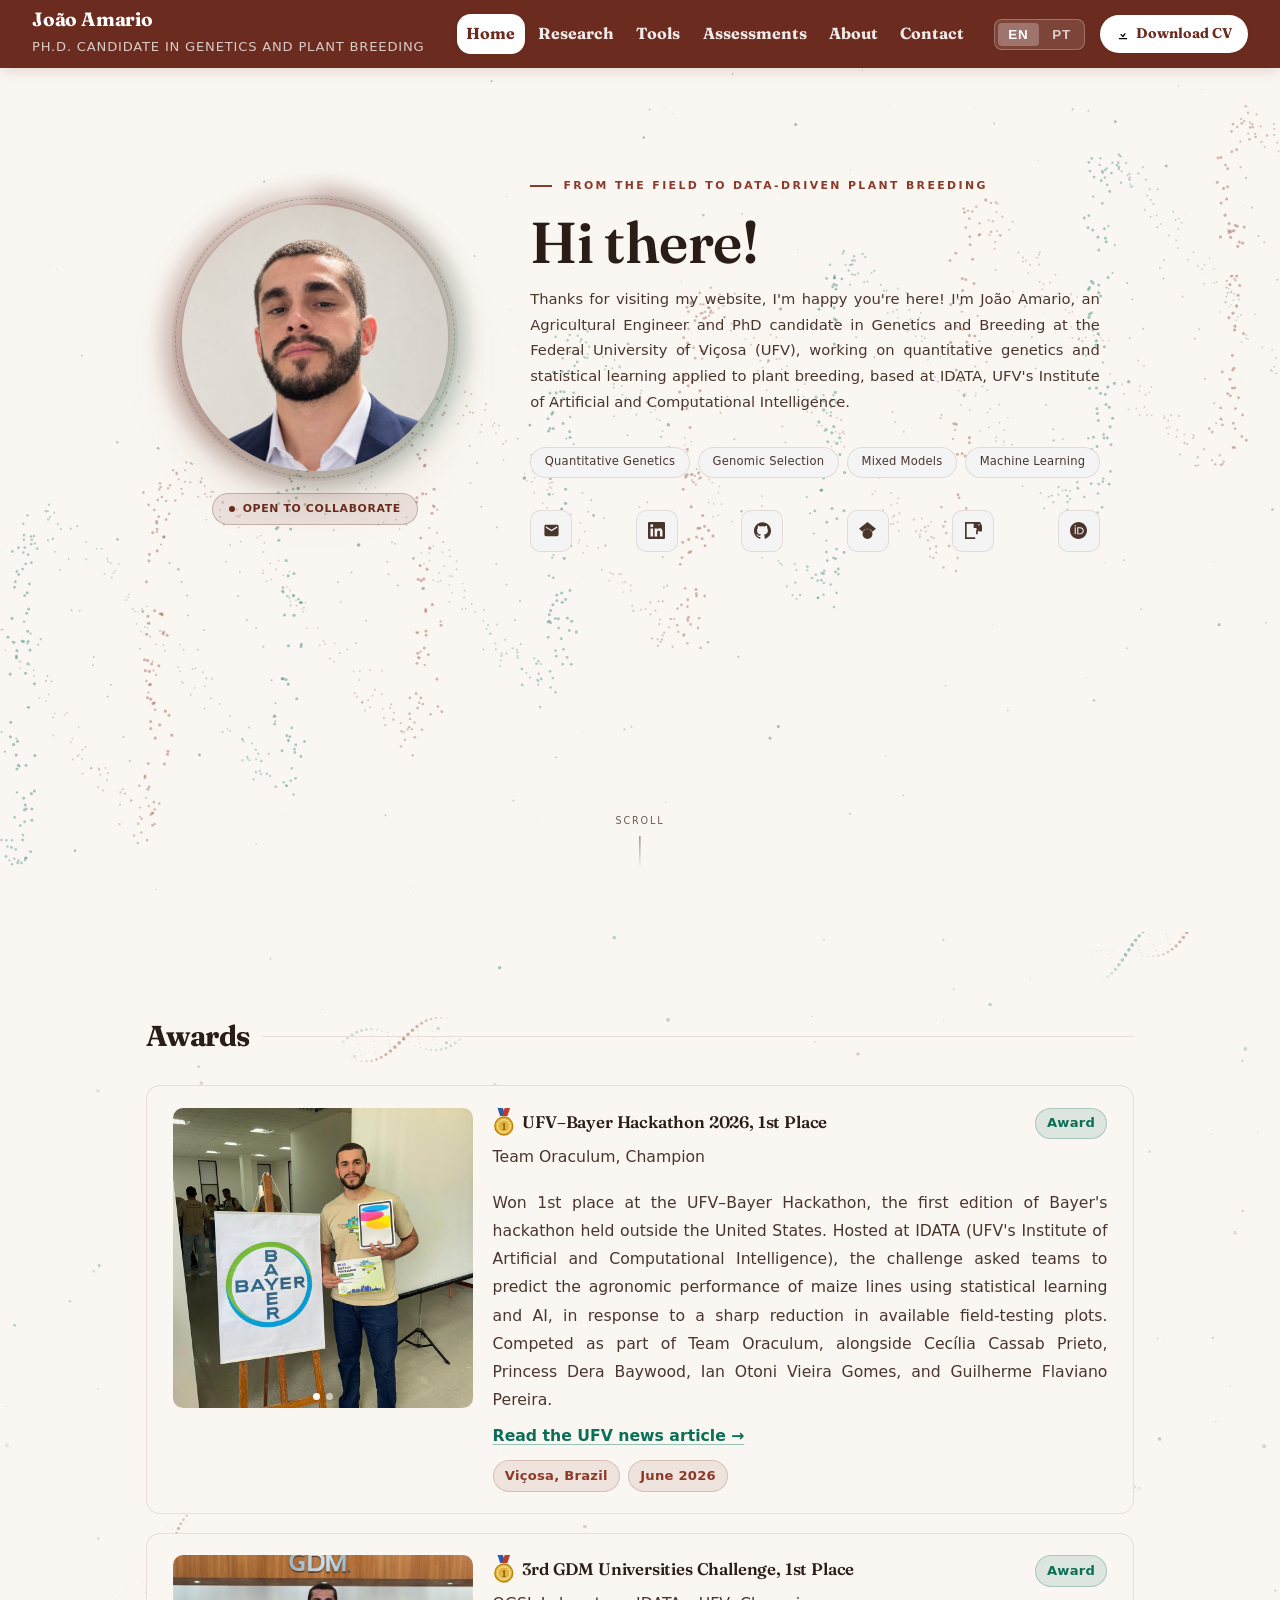
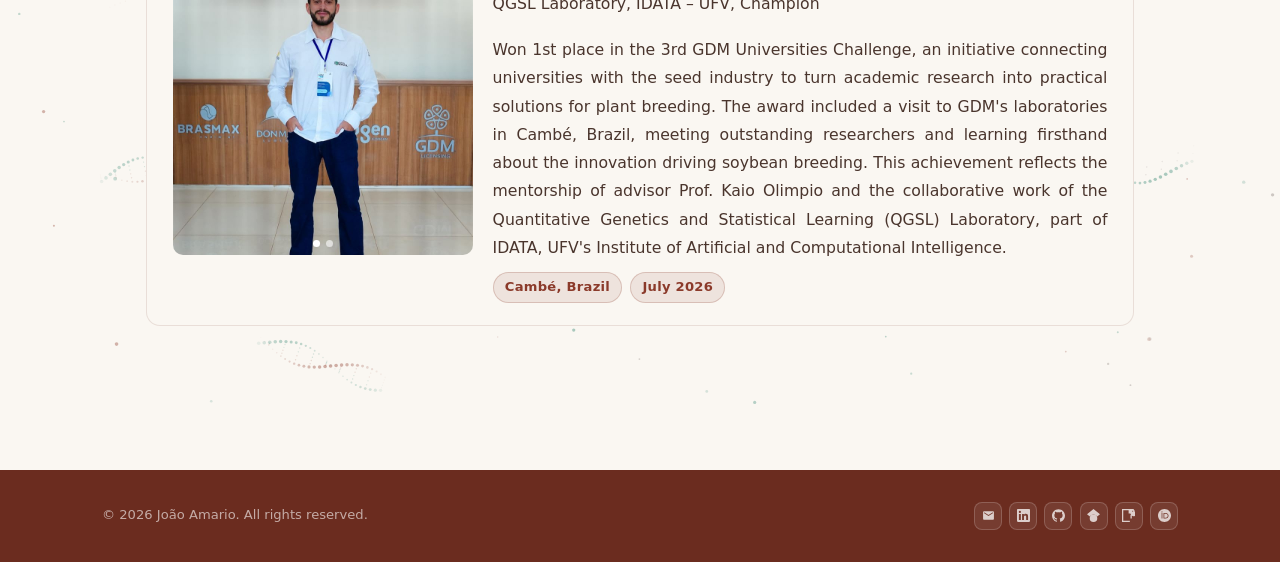
==== index.html @ 315e5cc5 "Home bio: use full name João Amario" ====
<!DOCTYPE html>
<html lang="en">
<head>
  <meta charset="UTF-8">
  <meta name="viewport" content="width=device-width, initial-scale=1.0">
  <title>João Amario | Ph.D. Candidate in Genetics and Plant Breeding</title>
  <meta name="description" content="João Marcos Amario de Sousa, Ph.D. candidate in Genetics and Plant Breeding at the Federal University of Viçosa (UFV), working on genomic prediction, mixed models and environmental data to predict genotype performance in untested environments.">
  <meta name="google-site-verification" content="e44iNML9xQkXVOH1kOsqIX-42XDZI5qqS-lx8ws2fq0">
  <meta name="author" content="João Marcos Amario de Sousa">
  <meta property="og:type" content="website">
  <meta property="og:site_name" content="João Amario">
  <meta property="og:title" content="João Amario | Ph.D. Candidate in Genetics and Plant Breeding">
  <meta property="og:description" content="João Marcos Amario de Sousa, Ph.D. candidate in Genetics and Plant Breeding at the Federal University of Viçosa (UFV), working on genomic prediction, mixed models and environmental data to predict genotype performance in untested environments.">
  <meta property="og:url" content="https://amario17.github.io/">
  <meta property="og:image" content="https://amario17.github.io/assets/perfil.jpg">
  <meta property="og:locale" content="en_US">
  <meta name="twitter:card" content="summary">
  <link rel="icon" href="/favicon.svg" type="image/svg+xml">
  <script type="application/ld+json">
  {
    "@context": "https://schema.org",
    "@type": "Person",
    "name": "João Marcos Amario de Sousa",
    "alternateName": "João Amario",
    "url": "https://amario17.github.io/",
    "image": "https://amario17.github.io/assets/perfil.jpg",
    "jobTitle": "Ph.D. Candidate in Genetics and Plant Breeding",
    "affiliation": { "@type": "CollegeOrUniversity", "name": "Universidade Federal de Viçosa (UFV)" },
    "alumniOf": [
      { "@type": "CollegeOrUniversity", "name": "Universidade Federal de Viçosa (UFV)" },
      { "@type": "CollegeOrUniversity", "name": "Instituto Federal do Tocantins (IFTO)" }
    ],
    "knowsAbout": ["Quantitative genetics", "Plant breeding", "Genomic prediction", "Mixed models", "Genotype by environment interaction", "Statistical learning"],
    "sameAs": [
      "https://www.linkedin.com/in/jo%C3%A3o-marcos-amario-6143ba265/",
      "https://github.com/amario17",
      "https://orcid.org/0009-0002-5102-7142",
      "https://scholar.google.com.br/citations?user=fx1_ebQAAAAJ",
      "https://www.researchgate.net/profile/Joao-Amario-De-Sousa-2"
    ]
  }
  </script>
  <link rel="stylesheet" href="/style.css">
  <script>
    /* Page transition: reveal the new page with a circle growing from the clicked link */
    (function () {
      document.addEventListener('click', function (e) {
        var a = e.target.closest && e.target.closest('a[href^="/"]');
        if (a) { try { sessionStorage.setItem('vt-origin', e.clientX + ',' + e.clientY); } catch (_) {} }
      });
      window.addEventListener('pagereveal', function (e) {
        if (!e.viewTransition) return;
        document.documentElement.classList.add('vt-nav');
        var o = null;
        try { o = sessionStorage.getItem('vt-origin'); sessionStorage.removeItem('vt-origin'); } catch (_) {}
        var xy = o ? o.split(',').map(Number) : [innerWidth / 2, 0];
        var r = Math.hypot(Math.max(xy[0], innerWidth - xy[0]), Math.max(xy[1], innerHeight - xy[1]));
        e.viewTransition.ready.then(function () {
          document.documentElement.animate({
            clipPath: ['circle(0px at ' + xy[0] + 'px ' + xy[1] + 'px)',
                       'circle(' + r + 'px at ' + xy[0] + 'px ' + xy[1] + 'px)']
          }, { duration: 750, easing: 'cubic-bezier(0.65, 0, 0.35, 1)', pseudoElement: '::view-transition-new(root)' });
        });
      });
    })();
  </script>
  <link rel="canonical" href="https://amario17.github.io/">
  <style>
    /* ── Page base ── */
    html, body { height: 100%; }

    body[data-page="index"] {
      background: var(--bg-base);
      overflow-x: hidden;
    }

    /* ── Fixed nav (colors now come from the global teal header in style.css) ── */
    body[data-page="index"] header {
      position: fixed;
      top: 0; left: 0; right: 0;
      z-index: 200;
    }

    /* ── Main ── */
    body[data-page="index"] main {
      max-width: 100%;
      margin: 0; padding: 0;
      min-height: 100vh;
    }

    /* ══════════════════════════════════════
       HERO SECTION
    ══════════════════════════════════════ */
    .hero-section {
      position: relative;
      min-height: 100vh;
      display: flex;
      align-items: flex-start;
      justify-content: center;
      overflow: hidden;
      padding-top: 8rem;
    }

    /* Light background */
    .hero-section::before {
      content: '';
      position: absolute; inset: 0; z-index: 0;
      background: var(--bg-base);
    }

    .award-title { display: flex; align-items: center; gap: 0.5rem; }
    .award-title .medal { width: 1.35rem; height: 1.8rem; flex-shrink: 0; }
    /* Floating dots and DNA/RNA fragments behind the awards */
    .awards-wrap { position: relative; overflow: hidden; }
    .awards-wrap > section { position: relative; z-index: 1; }
    .awards-particles {
      position: absolute; inset: 0; z-index: 0;
      width: 100%; height: 100%;
      pointer-events: none;
    }

    /* Animated DNA helix of particles behind the hero content */
    .hero-particles {
      position: absolute; inset: 0; z-index: 1;
      width: 100%; height: 100%;
      pointer-events: none;
      opacity: 0;
      animation: fadeIn 1.6s ease 0.3s forwards;
    }

    /* ── Inner content ── */
    .hero-inner {
      position: relative; z-index: 3;
      max-width: 70rem;
      width: 100%;
      margin: 0 auto;
      padding: 3rem 3.5rem 5rem;
      display: flex;
      align-items: center;
      justify-content: center;
      gap: 5rem;
    }

    /* ══════════════════════════════════════
       LEFT - PHOTO
    ══════════════════════════════════════ */
    .hero-photo-col {
      flex-shrink: 0;
    }

    .hero-photo-frame {
      position: relative;
      width: 16.875rem;
      height: 16.875rem;
    }

    /* Outer slow-pulsing glow ring */
    .hero-photo-frame::after {
      content: '';
      position: absolute;
      inset: -16px;
      border-radius: 50%;
      background: conic-gradient(
        rgba(107,44,31,0.35) 0deg,
        rgba(11,110,87,0.25) 120deg,
        rgba(107,44,31,0.35) 240deg,
        rgba(107,44,31,0.15) 360deg
      );
      border-radius: 50%;
      animation: rotateConic 8s linear infinite;
      filter: blur(10px);
    }

    /* Spinning dashed border */
    .hero-photo-frame::before {
      content: '';
      position: absolute;
      inset: -5px;
      border-radius: 50%;
      border: 1.5px dashed rgba(11,110,87,0.35);
      animation: spinRing 20s linear infinite;
    }

    @keyframes spinRing    { to { transform: rotate(360deg); } }
    @keyframes rotateConic { to { transform: rotate(360deg); } }

    .hero-photo-frame img {
      width: 16.875rem;
      height: 16.875rem;
      border-radius: 50%;
      object-fit: cover;
      object-position: center top;
      display: block;
      position: relative;
      z-index: 1;
      border: 2.5px solid rgba(107,44,31,0.18);
      box-shadow:
        0 0 0 8px rgba(107,44,31,0.08),
        0 24px 60px rgba(107,44,31,0.15);
      transition: transform 0.4s ease;
    }

    .hero-photo-frame img:hover { transform: scale(1.03); }

    /* ── Accent badge below photo ── */
    .hero-badge {
      margin-top: 1.25rem;
      display: flex;
      align-items: center;
      justify-content: center;
      gap: 0.45rem;
      background: rgba(107,44,31,0.10);
      border: 1px solid rgba(107,44,31,0.28);
      border-radius: 100px;
      padding: 0.35rem 1rem;
      width: fit-content;
      margin-left: auto; margin-right: auto;
    }

    .hero-badge-dot {
      width: 0.375rem; height: 0.375rem;
      border-radius: 50%;
      background: var(--accent);
      animation: blink 2s ease-in-out infinite;
    }
    @keyframes blink { 0%,100%{opacity:1} 50%{opacity:0.3} }

    .hero-badge span {
      font-size: 0.68rem;
      font-weight: 700;
      letter-spacing: 0.06em;
      color: var(--accent);
      text-transform: uppercase;
    }

    /* ══════════════════════════════════════
       RIGHT - TEXT
    ══════════════════════════════════════ */
    /* Column is as wide as its widest line (the tags row); the
       description and icon row stretch to match it. */
    .hero-text-col {
      flex: 0 1 auto;
      width: fit-content;
      min-width: 0;
    }

    .hero-eyebrow {
      font-size: 0.68rem;
      font-weight: 700;
      letter-spacing: 0.22em;
      text-transform: uppercase;
      color: var(--sky);
      margin-bottom: 1rem;
      align-items: center;
      gap: 0.7rem;
      opacity: 0;
      animation: fadeUp 0.7s ease 0.1s both;
    }

    body[data-lang="en"] .hero-eyebrow.lang-en,
    body[data-lang="pt"] .hero-eyebrow.lang-pt {
      display: flex;
    }
    .hero-eyebrow::before {
      content: '';
      width: 1.375rem; height: 1.5px;
      background: var(--sky);
      flex-shrink: 0;
    }

    .hero-name {
      font-family: var(--font-display);
      font-size: clamp(2.4rem, 4.5vw, 3.6rem);
      font-weight: 600;
      color: var(--text-primary);
      letter-spacing: -0.01em;
      line-height: 1.08;
      margin-bottom: 0.75rem;
      opacity: 0;
      animation: fadeUp 0.7s ease 0.2s both;
    }

    .hero-name span {
      background: linear-gradient(135deg, var(--sky), var(--sky-light));
      -webkit-background-clip: text;
      -webkit-text-fill-color: transparent;
      background-clip: text;
    }

    .hero-desc {
      font-size: 0.92rem;
      font-weight: 400;
      color: var(--text-secondary);
      line-height: 1.75;
      margin-bottom: 2rem;
      width: 0;
      min-width: 100%;
      text-align: justify;
      hyphens: auto;
      opacity: 0;
      animation: fadeUp 0.7s ease 0.3s both;
    }

    /* Tags row */
    .hero-tags {
      display: flex;
      flex-wrap: wrap;
      gap: 0.5rem;
      margin-bottom: 2rem;
      opacity: 0;
      animation: fadeUp 0.7s ease 0.38s both;
    }
    .hero-tag {
      font-size: 0.72rem;
      font-weight: 400;
      color: var(--text-secondary);
      background: var(--bg-surface-2);
      border: 1px solid var(--border);
      border-radius: 100px;
      padding: 0.3rem 0.85rem;
      letter-spacing: 0.02em;
      transition: color 0.2s, border-color 0.2s, background 0.2s;
    }
    .hero-tag:hover {
      color: var(--sky);
      border-color: rgba(11,110,87,0.3);
      background: var(--sky-pale);
    }

    /* CTA buttons */
    .hero-cta {
      display: flex;
      justify-content: space-between;
      gap: 0.8rem;
      flex-wrap: wrap;
      opacity: 0;
      animation: fadeUp 0.7s ease 0.48s both;
    }

    .hero-cta a:not(.hero-social-btn) {
      display: inline-flex;
      align-items: center;
      gap: 0.4rem;
      padding: 0.72rem 1.65rem;
      border-radius: 8px;
      font-size: 0.875rem;
      font-weight: 700;
      text-decoration: none;
      transition: all 0.22s ease;
      letter-spacing: 0.01em;
    }

    .btn-primary {
      background: var(--sky);
      color: #fff;
      box-shadow: 0 4px 18px rgba(11,110,87,0.35);
    }
    .btn-primary:hover {
      background: #0a4536;
      transform: translateY(-2px);
      box-shadow: 0 8px 28px rgba(11,110,87,0.45);
    }

    .btn-ghost {
      background: var(--bg-surface-2);
      color: var(--text-secondary);
      border: 1px solid var(--border);
    }
    .btn-ghost:hover {
      background: var(--bg-surface-3);
      color: var(--text-primary);
      border-color: var(--border-mid);
      transform: translateY(-2px);
    }

    /* ── Divider + stats row at bottom ── */
    .hero-divider-line {
      width: 100%;
      height: 1px;
      background: linear-gradient(to right, transparent, var(--border), transparent);
      margin: 3rem 0 0;
    }

    /* ── Scroll cue ── */
    .scroll-cue {
      position: absolute;
      bottom: 2rem; left: 50%;
      transform: translateX(-50%);
      z-index: 3;
      display: flex;
      flex-direction: column;
      align-items: center;
      gap: 0.4rem;
      opacity: 0;
      animation: fadeIn 1s ease 1.4s both;
    }
    .scroll-cue-label {
      font-size: 0.6rem;
      letter-spacing: 0.2em;
      text-transform: uppercase;
      color: var(--text-muted);
    }
    .scroll-cue-line {
      width: 1px; height: 2rem;
      background: linear-gradient(to bottom, var(--text-muted), transparent);
      animation: scrollBounce 2s ease-in-out infinite;
    }
    @keyframes scrollBounce {
      0%,100% { transform: scaleY(1); opacity: 0.3; }
      50%      { transform: scaleY(1.2); opacity: 0.7; }
    }

    /* ── Hero social buttons ── */
    .hero-social-btn {
      display: inline-flex;
      align-items: center;
      justify-content: center;
      width: 2.625rem;
      height: 2.625rem;
      border-radius: 10px;
      background: var(--bg-surface-2);
      border: 1px solid var(--border);
      color: var(--text-secondary);
      text-decoration: none;
      transition: all 0.22s ease;
      flex-shrink: 0;
    }
    .hero-social-btn svg {
      width: 1.0625rem; height: 1.0625rem;
      fill: currentColor;
    }
    .hero-social-btn:hover {
      background: var(--sky-pale);
      border-color: rgba(11,110,87,0.4);
      color: var(--sky);
      transform: translateY(-3px);
      box-shadow: 0 6px 16px rgba(11,110,87,0.18);
    }

    @keyframes fadeUp {
      from { opacity: 0; transform: translateY(16px); }
      to   { opacity: 1; transform: translateY(0); }
    }
    @keyframes fadeIn { to { opacity: 1; } }

    /* ── Responsive ── */
    @media (max-width: 820px) {
      .hero-inner {
        flex-direction: column;
        text-align: center;
        padding: 6rem 2rem 4rem;
        gap: 2.5rem;
      }
      .hero-text-col { width: 100%; max-width: 34rem; }
      .hero-eyebrow, .hero-tags { justify-content: center; }
      .hero-desc { margin-left: auto; margin-right: auto; }
    }

    @media (max-width: 480px) {
      .hero-photo-frame { width: 12.5rem; height: 12.5rem; }
      .hero-photo-frame img { width: 12.5rem; height: 12.5rem; }
    }
  </style>
</head>
<body data-page="index">
<header>
  <nav>
    <div class="nav-brand">
      <h1>João Amario</h1>
      <p class="lang-en">Ph.D. Candidate in Genetics and Plant Breeding</p>
      <p class="lang-pt">Doutorando em Genética e Melhoramento</p>
    </div>
    <button class="nav-toggle" onclick="document.querySelector('.nav-right').classList.toggle('open')">
      <span></span><span></span><span></span>
    </button>
    <div class="nav-right">
      <ul>
        <li><a href="/" data-page="index"><span class="lang-en">Home</span><span class="lang-pt">Início</span></a></li>
        <li><a href="/research/" data-page="research"><span class="lang-en">Research</span><span class="lang-pt">Pesquisa</span></a></li>
        <li><a href="/projects/" data-page="projects"><span class="lang-en">Tools</span><span class="lang-pt">Ferramentas</span></a></li>
        <li><a href="/assessments/" data-page="assessments"><span class="lang-en">Assessments</span><span class="lang-pt">Avaliações</span></a></li>
        <li><a href="/about/" data-page="about"><span class="lang-en">About</span><span class="lang-pt">Sobre</span></a></li>
        <li><a href="/contact/" data-page="contact"><span class="lang-en">Contact</span><span class="lang-pt">Contacto</span></a></li>
      </ul>
      <div class="language-switcher">
        <button onclick="setLanguage('en')" id="btn-en">EN</button>
        <button onclick="setLanguage('pt')" id="btn-pt">PT</button>
      </div>
      <a class="nav-cv-btn lang-en" href="/assets/joao_amario_cv.pdf" download>
        <svg viewBox="0 0 24 24" xmlns="http://www.w3.org/2000/svg"><path d="M12 3v10.59l3.3-3.3 1.4 1.42L12 17.83l-4.7-4.7 1.4-1.42 3.3 3.3V3h2zM5 19h14v2H5v-2z"/></svg>
        <span>Download CV</span>
      </a>
      <a class="nav-cv-btn lang-pt" href="/assets/joao_amario_cv_pt.pdf" download>
        <svg viewBox="0 0 24 24" xmlns="http://www.w3.org/2000/svg"><path d="M12 3v10.59l3.3-3.3 1.4 1.42L12 17.83l-4.7-4.7 1.4-1.42 3.3 3.3V3h2zM5 19h14v2H5v-2z"/></svg>
        <span>Baixar Currículo</span>
      </a>
    </div>
  </nav>
</header>

<main>
  <section class="hero-section">
    <canvas class="hero-particles dna-canvas" aria-hidden="true"></canvas>

    <div class="hero-inner">

      <!-- LEFT: Photo -->
      <div class="hero-photo-col">
        <div class="hero-photo-frame">
          <img src="/assets/perfil.jpg" alt="João Amario">
        </div>
        <div class="hero-badge">
          <div class="hero-badge-dot"></div>
          <span class="lang-en">Open to collaborate</span>
          <span class="lang-pt">Aberto a colaboração</span>
        </div>
      </div>

      <!-- RIGHT: Text -->
      <div class="hero-text-col">

        <p class="hero-eyebrow lang-en">From the field to data-driven plant breeding</p>
        <p class="hero-eyebrow lang-pt">Do campo ao melhoramento guiado por dados</p>

        <h1 class="hero-name lang-en">Hi there!</h1>
        <h1 class="hero-name lang-pt">Olá!</h1>

        <p class="hero-desc lang-en">
          Thanks for visiting my website, I'm happy you're here!
          I'm João Amario, an Agricultural Engineer and PhD candidate in Genetics
          and Breeding at the Federal University of Viçosa (UFV), working on
          quantitative genetics and statistical learning applied to plant
          breeding, based at IDATA, UFV's Institute of Artificial and
          Computational Intelligence.
        </p>
        <p class="hero-desc lang-pt">
          Obrigado por visitar o meu site, fico feliz em ter você aqui!
          Sou o João Amario, Engenheiro Agrônomo e doutorando em Genética e
          Melhoramento pela Universidade Federal de Viçosa (UFV), trabalhando
          com genética quantitativa e aprendizado estatístico aplicados ao
          melhoramento de plantas, no Idata, Instituto de Inteligência
          Artificial e Computacional da UFV.
        </p>

        <div class="hero-tags">
          <span class="hero-tag">Quantitative Genetics</span>
          <span class="hero-tag">Genomic Selection</span>
          <span class="hero-tag">Mixed Models</span>
          <span class="hero-tag">Machine Learning</span>
        </div>

        <div class="hero-cta">
          <!-- Social links -->
          <a href="mailto:joao.m.sousa@ufv.br" class="hero-social-btn" title="Email">
            <svg xmlns="http://www.w3.org/2000/svg" fill="currentColor" viewBox="0 0 24 24"><path d="M20 4H4c-1.1 0-2 .9-2 2v12c0 1.1.9 2 2 2h16c1.1 0 2-.9 2-2V6c0-1.1-.9-2-2-2zm0 4-8 5-8-5V6l8 5 8-5v2z"/></svg>
          </a>
          <a href="https://www.linkedin.com/in/jo%C3%A3o-marcos-amario-6143ba265/" target="_blank" rel="noopener" class="hero-social-btn" title="LinkedIn">
            <svg xmlns="http://www.w3.org/2000/svg" fill="currentColor" viewBox="0 0 24 24"><path d="M20.447 20.452h-3.554v-5.569c0-1.328-.027-3.037-1.852-3.037-1.853 0-2.136 1.445-2.136 2.939v5.667H9.351V9h3.414v1.561h.046c.477-.9 1.637-1.85 3.37-1.85 3.601 0 4.267 2.37 4.267 5.455v6.286zM5.337 7.433a2.062 2.062 0 0 1-2.063-2.065 2.064 2.064 0 1 1 2.063 2.065zm1.782 13.019H3.555V9h3.564v11.452zM22.225 0H1.771C.792 0 0 .774 0 1.729v20.542C0 23.227.792 24 1.771 24h20.451C23.2 24 24 23.227 24 22.271V1.729C24 .774 23.2 0 22.222 0h.003z"/></svg>
          </a>
          <a href="https://github.com/amario17" target="_blank" rel="noopener" class="hero-social-btn" title="GitHub">
            <svg xmlns="http://www.w3.org/2000/svg" fill="currentColor" viewBox="0 0 24 24"><path d="M12 .297c-6.63 0-12 5.373-12 12 0 5.303 3.438 9.8 8.205 11.385.6.113.82-.258.82-.577 0-.285-.01-1.04-.015-2.04-3.338.724-4.042-1.61-4.042-1.61C4.422 18.07 3.633 17.7 3.633 17.7c-1.087-.744.084-.729.084-.729 1.205.084 1.838 1.236 1.838 1.236 1.07 1.835 2.809 1.305 3.495.998.108-.776.417-1.305.76-1.605-2.665-.3-5.466-1.332-5.466-5.93 0-1.31.465-2.38 1.235-3.22-.135-.303-.54-1.523.105-3.176 0 0 1.005-.322 3.3 1.23.96-.267 1.98-.399 3-.405 1.02.006 2.04.138 3 .405 2.28-1.552 3.285-1.23 3.285-1.23.645 1.653.24 2.873.12 3.176.765.84 1.23 1.91 1.23 3.22 0 4.61-2.805 5.625-5.475 5.92.42.36.81 1.096.81 2.22 0 1.606-.015 2.896-.015 3.286 0 .315.21.69.825.57C20.565 22.092 24 17.592 24 12.297c0-6.627-5.373-12-12-12"/></svg>
          </a>
          <a href="https://scholar.google.com.br/citations?user=fx1_ebQAAAAJ&amp;hl=pt-BR" target="_blank" rel="noopener" class="hero-social-btn" title="Google Scholar">
            <svg xmlns="http://www.w3.org/2000/svg" fill="currentColor" viewBox="0 0 24 24"><path d="M5.242 13.769 0 9.5 12 0l12 9.5-5.242 4.269C17.548 11.249 14.978 9.5 12 9.5c-2.977 0-5.548 1.748-6.758 4.269zM12 10a7 7 0 1 0 0 14 7 7 0 0 0 0-14z"/></svg>
          </a>
          <a href="https://www.researchgate.net/profile/Joao-Amario-De-Sousa-2" target="_blank" rel="noopener" class="hero-social-btn" title="ResearchGate">
           <svg xmlns="http://www.w3.org/2000/svg" fill="currentColor" viewBox="0 0 24 24"><path d="M19.586 0c-.818 0-1.508.19-2.073.565-.563.377-.97.936-1.213 1.68a12.193 12.193 0 0 0-.368 3.12 21.27 21.27 0 0 0 .183 2.923c.26 1.58.822 2.854 1.687 3.816.863.963 2.065 1.445 3.605 1.445.857 0 1.63-.2 2.318-.598a4.318 4.318 0 0 0 1.6-1.64 4.91 4.91 0 0 0 .586-2.39 4.91 4.91 0 0 0-.586-2.392 4.318 4.318 0 0 0-1.6-1.64C23.06 4.504 22.286 4.305 21.43 4.305c-.64 0-1.224.13-1.75.388a3.545 3.545 0 0 0-1.274 1.073c.07-.786.236-1.407.5-1.864.26-.455.618-.683 1.073-.683.34 0 .612.096.818.29.204.192.356.476.455.852l2.226-.3c-.173-.844-.53-1.508-1.07-1.99C21.87.26 21.128.002 20.235 0zm-3.905 10.79v6.58h2.38v-6.58zm1.19-3.946a1.343 1.343 0 1 0 0 2.686 1.343 1.343 0 0 0 0-2.686zM0 0v24h14.47v-2.344H2.344V2.344h9.87V8.47h6.126V0z"/></svg>
          </a>
          <a href="https://orcid.org/0009-0002-5102-7142" target="_blank" rel="noopener" class="hero-social-btn" title="ORCID">
            <svg xmlns="http://www.w3.org/2000/svg" fill="currentColor" viewBox="0 0 24 24"><path d="M12 0C5.372 0 0 5.372 0 12s5.372 12 12 12 12-5.372 12-12S18.628 0 12 0zM7.369 4.378c.525 0 .947.431.947.947 0 .525-.422.947-.947.947a.95.95 0 0 1-.947-.947c0-.516.422-.947.947-.947zm-.722 3.038h1.444v10.041H6.647V7.416zm3.562 0h3.9c3.712 0 5.344 2.653 5.344 5.025 0 2.578-2.016 5.025-5.325 5.025h-3.919V7.416zm1.444 1.303v7.444h2.297c3.272 0 4.022-2.484 4.022-3.722 0-2.016-1.284-3.722-4.097-3.722h-2.222z"/></svg>
          </a>

        </div>
      </div>
    </div>

    <div class="scroll-cue">
      <span class="scroll-cue-label lang-en">Scroll</span>
      <span class="scroll-cue-label lang-pt">Rolar</span>
      <div class="scroll-cue-line"></div>
    </div>
  </section>
  <div class="awards-wrap">
    <canvas class="awards-particles particles-canvas" aria-hidden="true"></canvas>
  <section style="padding: 5rem 3.5rem; max-width: 68.75rem; margin: 0 auto;">

    <!-- English -->
    <div class="lang-en">
      <h2 style="margin-bottom: 1.5rem;">Awards</h2>
      <div class="item-list">

        <div class="item-card">
          <div class="news-card-flex">
            <div class="award-carousel">
              <div class="award-carousel-track">
                <img src="/assets/hackathon_perfil.jpeg" alt="João Amario at the UFV-Bayer Hackathon 2026">
                <img src="/assets/hackathon_group.jpeg" alt="Team Oraculum at the UFV-Bayer Hackathon 2026">
              </div>
              <button class="award-carousel-btn prev" type="button" aria-label="Previous photo" onclick="awardCarouselNav(this,-1)">&#8249;</button>
              <button class="award-carousel-btn next" type="button" aria-label="Next photo" onclick="awardCarouselNav(this,1)">&#8250;</button>
              <div class="award-carousel-dots">
                <span class="dot active"></span>
                <span class="dot"></span>
              </div>
            </div>
            <div style="flex:1; min-width:0;">
              <div class="item-header">
                <div>
                  <h3 class="award-title"><svg class="medal" viewBox="0 0 24 32" aria-hidden="true"><path d="M5 0h6l3 9H8z" fill="#2b5ca8"/><path d="M19 0h-6l-3 9h6z" fill="#c0392b"/><circle cx="12" cy="20" r="10" fill="#e3b33d" stroke="#b8860b" stroke-width="1.5"/><circle cx="12" cy="20" r="7" fill="none" stroke="#fff3c4" stroke-width="1"/><text x="12" y="24.2" text-anchor="middle" font-size="11" font-weight="800" font-family="Georgia,serif" fill="#7a5a08">1</text></svg>UFV–Bayer Hackathon 2026, 1st Place</h3>
                  <p class="item-role">Team Oraculum, Champion</p>
                </div>
                <span class="tag accent">Award</span>
              </div>
              <p>Won 1st place at the UFV–Bayer Hackathon, the first edition of Bayer's hackathon held outside the United States. Hosted at IDATA (UFV's Institute of Artificial and Computational Intelligence), the challenge asked teams to predict the agronomic performance of maize lines using statistical learning and AI, in response to a sharp reduction in available field-testing plots. Competed as part of Team Oraculum, alongside Cecília Cassab Prieto, Princess Dera Baywood, Ian Otoni Vieira Gomes, and Guilherme Flaviano Pereira.</p>
              <p><a href="https://www2.dti.ufv.br/noticias/scripts/exibeNoticiaMulti.php?codNot=45776" target="_blank" rel="noopener">Read the UFV news article &#8594;</a></p>
              <div class="meta">
                <span class="tag">Viçosa, Brazil</span>
                <span class="tag">June 2026</span>
              </div>
            </div>
          </div>
        </div>

        <div class="item-card">
          <div class="news-card-flex">
            <div class="award-carousel">
              <div class="award-carousel-track">
                <img src="/assets/gdm_challenge.jpeg" alt="João Amario receiving the 3rd GDM Universities Challenge award">
                <img src="/assets/gdm_challenge_2.jpeg" alt="João Amario at the GDM laboratories in Cambé">
              </div>
              <button class="award-carousel-btn prev" type="button" aria-label="Previous photo" onclick="awardCarouselNav(this,-1)">&#8249;</button>
              <button class="award-carousel-btn next" type="button" aria-label="Next photo" onclick="awardCarouselNav(this,1)">&#8250;</button>
              <div class="award-carousel-dots">
                <span class="dot active"></span>
                <span class="dot"></span>
              </div>
            </div>
            <div style="flex:1; min-width:0;">
              <div class="item-header">
                <div>
                  <h3 class="award-title"><svg class="medal" viewBox="0 0 24 32" aria-hidden="true"><path d="M5 0h6l3 9H8z" fill="#2b5ca8"/><path d="M19 0h-6l-3 9h6z" fill="#c0392b"/><circle cx="12" cy="20" r="10" fill="#e3b33d" stroke="#b8860b" stroke-width="1.5"/><circle cx="12" cy="20" r="7" fill="none" stroke="#fff3c4" stroke-width="1"/><text x="12" y="24.2" text-anchor="middle" font-size="11" font-weight="800" font-family="Georgia,serif" fill="#7a5a08">1</text></svg>3rd GDM Universities Challenge, 1st Place</h3>
                  <p class="item-role">QGSL Laboratory, IDATA – UFV, Champion</p>
                </div>
                <span class="tag accent">Award</span>
              </div>
              <p>Won 1st place in the 3rd GDM Universities Challenge, an initiative connecting universities with the seed industry to turn academic research into practical solutions for plant breeding. The award included a visit to GDM's laboratories in Cambé, Brazil, meeting outstanding researchers and learning firsthand about the innovation driving soybean breeding. This achievement reflects the mentorship of advisor Prof. Kaio Olimpio and the collaborative work of the Quantitative Genetics and Statistical Learning (QGSL) Laboratory, part of IDATA, UFV's Institute of Artificial and Computational Intelligence.</p>
              <div class="meta">
                <span class="tag">Cambé, Brazil</span>
                <span class="tag">July 2026</span>
              </div>
            </div>
          </div>
        </div>

      </div>
    </div>

    <!-- Portuguese -->
    <div class="lang-pt">
      <h2 style="margin-bottom: 1.5rem;">Prêmios</h2>
      <div class="item-list">

        <div class="item-card">
          <div class="news-card-flex">
            <div class="award-carousel">
              <div class="award-carousel-track">
                <img src="/assets/hackathon_perfil.jpeg" alt="João Amario no Hackathon UFV-Bayer 2026">
                <img src="/assets/hackathon_group.jpeg" alt="Equipe Oraculum no Hackathon UFV-Bayer 2026">
              </div>
              <button class="award-carousel-btn prev" type="button" aria-label="Foto anterior" onclick="awardCarouselNav(this,-1)">&#8249;</button>
              <button class="award-carousel-btn next" type="button" aria-label="Próxima foto" onclick="awardCarouselNav(this,1)">&#8250;</button>
              <div class="award-carousel-dots">
                <span class="dot active"></span>
                <span class="dot"></span>
              </div>
            </div>
            <div style="flex:1; min-width:0;">
              <div class="item-header">
                <div>
                  <h3 class="award-title"><svg class="medal" viewBox="0 0 24 32" aria-hidden="true"><path d="M5 0h6l3 9H8z" fill="#2b5ca8"/><path d="M19 0h-6l-3 9h6z" fill="#c0392b"/><circle cx="12" cy="20" r="10" fill="#e3b33d" stroke="#b8860b" stroke-width="1.5"/><circle cx="12" cy="20" r="7" fill="none" stroke="#fff3c4" stroke-width="1"/><text x="12" y="24.2" text-anchor="middle" font-size="11" font-weight="800" font-family="Georgia,serif" fill="#7a5a08">1</text></svg>Hackathon UFV–Bayer 2026, 1º Lugar</h3>
                  <p class="item-role">Equipe Oraculum, Campeã</p>
                </div>
                <span class="tag accent">Prêmio</span>
              </div>
              <p>Conquistei o 1º lugar no Hackathon UFV–Bayer, a primeira edição do hackathon da Bayer realizada fora dos Estados Unidos. Sediado no Idata (Instituto de Inteligência Artificial e Computacional da UFV), o desafio consistiu em prever o desempenho agronômico de linhagens de milho usando aprendizado estatístico e IA, em resposta a uma redução drástica no número de parcelas de teste disponíveis. Competi na equipe Oraculum, ao lado de Cecília Cassab Prieto, Princess Dera Baywood, Ian Otoni Vieira Gomes e Guilherme Flaviano Pereira.</p>
              <p><a href="https://www2.dti.ufv.br/noticias/scripts/exibeNoticiaMulti.php?codNot=45776" target="_blank" rel="noopener">Ver notícia no site da UFV &#8594;</a></p>
              <div class="meta">
                <span class="tag">Viçosa, Brasil</span>
                <span class="tag">Junho 2026</span>
              </div>
            </div>
          </div>
        </div>

        <div class="item-card">
          <div class="news-card-flex">
            <div class="award-carousel">
              <div class="award-carousel-track">
                <img src="/assets/gdm_challenge.jpeg" alt="João Amario recebendo o prêmio do 3º GDM Universities Challenge">
                <img src="/assets/gdm_challenge_2.jpeg" alt="João Amario nos laboratórios da GDM em Cambé">
              </div>
              <button class="award-carousel-btn prev" type="button" aria-label="Foto anterior" onclick="awardCarouselNav(this,-1)">&#8249;</button>
              <button class="award-carousel-btn next" type="button" aria-label="Próxima foto" onclick="awardCarouselNav(this,1)">&#8250;</button>
              <div class="award-carousel-dots">
                <span class="dot active"></span>
                <span class="dot"></span>
              </div>
            </div>
            <div style="flex:1; min-width:0;">
              <div class="item-header">
                <div>
                  <h3 class="award-title"><svg class="medal" viewBox="0 0 24 32" aria-hidden="true"><path d="M5 0h6l3 9H8z" fill="#2b5ca8"/><path d="M19 0h-6l-3 9h6z" fill="#c0392b"/><circle cx="12" cy="20" r="10" fill="#e3b33d" stroke="#b8860b" stroke-width="1.5"/><circle cx="12" cy="20" r="7" fill="none" stroke="#fff3c4" stroke-width="1"/><text x="12" y="24.2" text-anchor="middle" font-size="11" font-weight="800" font-family="Georgia,serif" fill="#7a5a08">1</text></svg>3º GDM Universities Challenge, 1º Lugar</h3>
                  <p class="item-role">Laboratório QGSL, Idata – UFV, Campeão</p>
                </div>
                <span class="tag accent">Prêmio</span>
              </div>
              <p>Conquistei o 1º lugar no 3º GDM Universities Challenge, uma iniciativa que conecta universidades à indústria de sementes para transformar pesquisa acadêmica em soluções práticas para o melhoramento de plantas. A premiação incluiu uma visita aos laboratórios da GDM em Cambé, onde tive a oportunidade de conhecer pesquisadores excepcionais e aprender de perto sobre a inovação que impulsiona o melhoramento de soja. Essa conquista reflete a orientação do meu orientador, Prof. Kaio Olimpio, e o trabalho coletivo do Laboratório de Genética Quantitativa e Aprendizado Estatístico (QGSL), parte do Idata, Instituto de Inteligência Artificial e Computacional da UFV.</p>
              <div class="meta">
                <span class="tag">Cambé, Brasil</span>
                <span class="tag">Julho 2026</span>
              </div>
            </div>
          </div>
        </div>

      </div>
    </div>

  </section>
  </div>
</main>

<script>
  function setLanguage(lang) {
    document.body.setAttribute('data-lang', lang);
    localStorage.setItem('preferredLanguage', lang);
    document.getElementById('btn-en').classList.toggle('active', lang === 'en');
    document.getElementById('btn-pt').classList.toggle('active', lang === 'pt');
  }

  window.addEventListener('DOMContentLoaded', function () {
    const savedLang = localStorage.getItem('preferredLanguage') || 'en';
    setLanguage(savedLang);
    document.querySelectorAll('nav a[data-page="index"]').forEach(a => a.classList.add('active-page'));
  });

  function moveAwardCarousel(carousel, dir) {
    const track = carousel.querySelector('.award-carousel-track');
    const imgs = track.querySelectorAll('img');
    let idx = parseInt(carousel.dataset.index || '0', 10);
    idx = (idx + dir + imgs.length) % imgs.length;
    carousel.dataset.index = idx;
    track.style.transform = 'translateX(-' + (idx * carousel.clientWidth) + 'px)';
    carousel.querySelectorAll('.dot').forEach((d, i) => d.classList.toggle('active', i === idx));
  }

  function awardCarouselNav(btn, dir) {
    moveAwardCarousel(btn.closest('.award-carousel'), dir);
  }

  window.addEventListener('DOMContentLoaded', function () {
    document.querySelectorAll('.award-carousel').forEach(function (carousel) {
      let startX = null;
      carousel.addEventListener('pointerdown', function (e) { startX = e.clientX; });
      carousel.addEventListener('pointerup', function (e) {
        if (startX === null) return;
        const diff = e.clientX - startX;
        startX = null;
        if (Math.abs(diff) > 30) moveAwardCarousel(carousel, diff < 0 ? 1 : -1);
      });
    });
  });


</script>
<script src="/dna.js"></script>
<script src="/particles.js"></script>
<footer>
  <div class="footer-inner">
    <div>
      <div class="footer-copy lang-en">&copy; 2026 João Amario. All rights reserved.</div>
      <div class="footer-copy lang-pt">&copy; 2026 João Amario. Todos os direitos reservados.</div>
    </div>
    <div class="footer-socials">
      <a class="footer-social-link" href="mailto:joao.m.sousa@ufv.br" title="Email">
        <svg xmlns="http://www.w3.org/2000/svg" fill="currentColor" viewBox="0 0 24 24"><path d="M20 4H4c-1.1 0-2 .9-2 2v12c0 1.1.9 2 2 2h16c1.1 0 2-.9 2-2V6c0-1.1-.9-2-2-2zm0 4-8 5-8-5V6l8 5 8-5v2z"/></svg>
      </a>
      <a class="footer-social-link" href="https://www.linkedin.com/in/jo%C3%A3o-marcos-amario-6143ba265/" target="_blank" rel="noopener" title="LinkedIn">
        <svg xmlns="http://www.w3.org/2000/svg" fill="currentColor" viewBox="0 0 24 24"><path d="M20.447 20.452h-3.554v-5.569c0-1.328-.027-3.037-1.852-3.037-1.853 0-2.136 1.445-2.136 2.939v5.667H9.351V9h3.414v1.561h.046c.477-.9 1.637-1.85 3.37-1.85 3.601 0 4.267 2.37 4.267 5.455v6.286zM5.337 7.433a2.062 2.062 0 0 1-2.063-2.065 2.064 2.064 0 1 1 2.063 2.065zm1.782 13.019H3.555V9h3.564v11.452zM22.225 0H1.771C.792 0 0 .774 0 1.729v20.542C0 23.227.792 24 1.771 24h20.451C23.2 24 24 23.227 24 22.271V1.729C24 .774 23.2 0 22.222 0h.003z"/></svg>
      </a>
      <a class="footer-social-link" href="https://github.com/amario17" target="_blank" rel="noopener" title="GitHub">
        <svg xmlns="http://www.w3.org/2000/svg" fill="currentColor" viewBox="0 0 24 24"><path d="M12 .297c-6.63 0-12 5.373-12 12 0 5.303 3.438 9.8 8.205 11.385.6.113.82-.258.82-.577 0-.285-.01-1.04-.015-2.04-3.338.724-4.042-1.61-4.042-1.61C4.422 18.07 3.633 17.7 3.633 17.7c-1.087-.744.084-.729.084-.729 1.205.084 1.838 1.236 1.838 1.236 1.07 1.835 2.809 1.305 3.495.998.108-.776.417-1.305.76-1.605-2.665-.3-5.466-1.332-5.466-5.93 0-1.31.465-2.38 1.235-3.22-.135-.303-.54-1.523.105-3.176 0 0 1.005-.322 3.3 1.23.96-.267 1.98-.399 3-.405 1.02.006 2.04.138 3 .405 2.28-1.552 3.285-1.23 3.285-1.23.645 1.653.24 2.873.12 3.176.765.84 1.23 1.91 1.23 3.22 0 4.61-2.805 5.625-5.475 5.92.42.36.81 1.096.81 2.22 0 1.606-.015 2.896-.015 3.286 0 .315.21.69.825.57C20.565 22.092 24 17.592 24 12.297c0-6.627-5.373-12-12-12"/></svg>
      </a>
      <a class="footer-social-link" href="https://scholar.google.com.br/citations?user=fx1_ebQAAAAJ&amp;hl=pt-BR" target="_blank" rel="noopener" title="Google Scholar">
        <svg xmlns="http://www.w3.org/2000/svg" fill="currentColor" viewBox="0 0 24 24"><path d="M5.242 13.769 0 9.5 12 0l12 9.5-5.242 4.269C17.548 11.249 14.978 9.5 12 9.5c-2.977 0-5.548 1.748-6.758 4.269zM12 10a7 7 0 1 0 0 14 7 7 0 0 0 0-14z"/></svg>
      </a>
      <a class="footer-social-link" href="https://www.researchgate.net/profile/Joao-Amario-De-Sousa-2" target="_blank" rel="noopener" title="ResearchGate">
        <svg xmlns="http://www.w3.org/2000/svg" fill="currentColor" viewBox="0 0 24 24"><path d="M19.586 0c-.818 0-1.508.19-2.073.565-.563.377-.97.936-1.213 1.68a12.193 12.193 0 0 0-.368 3.12 21.27 21.27 0 0 0 .183 2.923c.26 1.58.822 2.854 1.687 3.816.863.963 2.065 1.445 3.605 1.445.857 0 1.63-.2 2.318-.598a4.318 4.318 0 0 0 1.6-1.64 4.91 4.91 0 0 0 .586-2.39 4.91 4.91 0 0 0-.586-2.392 4.318 4.318 0 0 0-1.6-1.64C23.06 4.504 22.286 4.305 21.43 4.305c-.64 0-1.224.13-1.75.388a3.545 3.545 0 0 0-1.274 1.073c.07-.786.236-1.407.5-1.864.26-.455.618-.683 1.073-.683.34 0 .612.096.818.29.204.192.356.476.455.852l2.226-.3c-.173-.844-.53-1.508-1.07-1.99C21.87.26 21.128.002 20.235 0zm-3.905 10.79v6.58h2.38v-6.58zm1.19-3.946a1.343 1.343 0 1 0 0 2.686 1.343 1.343 0 0 0 0-2.686zM0 0v24h14.47v-2.344H2.344V2.344h9.87V8.47h6.126V0z"/></svg>
      </a>
      <a class="footer-social-link" href="https://orcid.org/0009-0002-5102-7142" target="_blank" rel="noopener" title="ORCID">
        <svg xmlns="http://www.w3.org/2000/svg" fill="currentColor" viewBox="0 0 24 24"><path d="M12 0C5.372 0 0 5.372 0 12s5.372 12 12 12 12-5.372 12-12S18.628 0 12 0zM7.369 4.378c.525 0 .947.431.947.947 0 .525-.422.947-.947.947a.95.95 0 0 1-.947-.947c0-.516.422-.947.947-.947zm-.722 3.038h1.444v10.041H6.647V7.416zm3.562 0h3.9c3.712 0 5.344 2.653 5.344 5.025 0 2.578-2.016 5.025-5.325 5.025h-3.919V7.416zm1.444 1.303v7.444h2.297c3.272 0 4.022-2.484 4.022-3.722 0-2.016-1.284-3.722-4.097-3.722h-2.222z"/></svg>
      </a>
    </div>
  </div>
</footer>
</body>
</html>
---- style.css ----
@import url('https://fonts.googleapis.com/css2?family=Fraunces:opsz,wght@9..144,400;9..144,500;9..144,600;9..144,700&family=Fira+Code:wght@400;500&display=swap');

/* ══════════════════════════════════════════════════════
   DESIGN TOKENS  — Dark-mode professional palette
══════════════════════════════════════════════════════ */
:root {
  /* Backgrounds — light, matching reference site */
  --bg-base:        #faf7f2;   /* page background (off-white test; was #ffffff) */
  --bg-surface:     #faf7f2;   /* cards, panels (off-white test; was #ffffff) */
  --bg-surface-2:   #f4f4f5;   /* slightly lifted surface */
  --bg-surface-3:   #e9e9eb;   /* hover / sidebar */

  /* Borders */
  --border:         rgba(107,44,31,0.12);
  --border-mid:     rgba(107,44,31,0.22);

  /* Text */
  --text-primary:   #2a1c16;
  --text-secondary: #4a352d;
  --text-muted:     #6e5a52;

  /* Brand colours — deep teal/green, as in the navbar reference */
  --sky:            #8b3a2a;
  --sky-light:      #c9612f;
  --sky-pale:       rgba(139,58,42,0.10);
  --accent:         #6b2c1f;
  --accent-soft:    rgba(107,44,31,0.10);
  --accent2:        #0b6e57;
  --accent2-soft:   rgba(11,110,87,0.12);
  --navy:           #6b2c1f;   /* kept for footer compat */

  /* Typography */
--font-display: 'Fraunces', ui-serif, Georgia, serif;
--font-body:    ui-sans-serif, system-ui, sans-serif, 'Apple Color Emoji', 'Segoe UI Emoji', 'Segoe UI Symbol', 'Noto Color Emoji';
--font-mono:    'Fira Code', monospace;

  /* Shape */
  --radius-sm:  8px;
  --radius-md:  14px;
  --radius-lg:  24px;

  /* Shadows */
  --shadow-sm: 0 1px 4px rgba(15,45,38,0.06);
  --shadow-md: 0 6px 20px rgba(15,45,38,0.09);
  --shadow-lg: 0 16px 48px rgba(15,45,38,0.14);

  --transition: 0.25s cubic-bezier(0.4,0,0.2,1);
}

.amp {
  font-family: ui-sans-serif, system-ui, sans-serif, 'Apple Color Emoji', 'Segoe UI Emoji', 'Segoe UI Symbol', 'Noto Color Emoji';
  font-weight: 400;
  font-style: normal;
}


.nav-toggle { display: none; }


.pub-link {
  display: inline-block;
  margin-top: 0.6rem;
  font-size: 0.85rem;
  color: var(--sky);
  text-decoration: none;
  font-weight: 700;
}
.pub-link:hover { text-decoration: underline; }

/* ══════════════════════════════════════════════════════
   RESET & BASE
══════════════════════════════════════════════════════ */
*, *::before, *::after { margin:0; padding:0; box-sizing:border-box; }

html { scroll-behavior: smooth; }

/* Scale the whole layout on wide screens: 16px up to 1440px wide,
   growing linearly to ~24px at 2560px (everything is sized in rem). */
@media (min-width: 1440px) {
  html { font-size: clamp(1rem, 0.357rem + 0.714vw, 1.625rem); }
}

body {
  font-family: var(--font-body);
  font-size: 1.08rem;
  line-height: 1.7;
  color: var(--text-primary);
  background: var(--bg-base);
  -webkit-font-smoothing: antialiased;
  letter-spacing: 0;
}

h1, h2, h3, .font-display {
  font-optical-sizing: auto;
}

/* ══════════════════════════════════════════════════════
   PROSE — links & inline code inside body text
══════════════════════════════════════════════════════ */
p a,
li a,
.card a:not(.pub-link),
.item-card p a {
  color: var(--accent2);
  text-decoration: underline;
  text-decoration-color: rgba(11,110,87,0.4);
  text-underline-offset: 3px;
  font-weight: 700;
  transition: color var(--transition), text-decoration-color var(--transition);
}
p a:hover,
li a:hover,
.card a:not(.pub-link):hover,
.item-card p a:hover {
  color: #0b4d3d;
  text-decoration-color: currentColor;
}

code {
  font-family: var(--font-mono);
  font-size: 0.88em;
  color: var(--accent2);
  background: var(--accent2-soft);
  padding: 0.15em 0.45em;
  border-radius: 5px;
}

strong, b {
  color: var(--text-primary);
  font-weight: 700;
}

/* ══════════════════════════════════════════════════════
   HEADER / NAV
══════════════════════════════════════════════════════ */
header {
  background: var(--accent);
  border-bottom: none;
  position: sticky;
  top: 0;
  z-index: 100;
  box-shadow: 0 2px 14px rgba(107,44,31,0.18);
  animation: slideDown 0.5s ease both;
}

@keyframes slideDown {
  from { transform: translateY(-100%); opacity: 0; }
  to   { transform: translateY(0);     opacity: 1; }
}

nav {
  max-width: 82.5rem;
  margin: 0 auto;
  padding: 0 2rem;
  display: flex;
  justify-content: space-between;
  align-items: center;
  height: 4.25rem;
  gap: 1.5rem;
}

.nav-brand h1 {
  font-family: var(--font-display);
  font-size: 1.2rem;
  font-weight: 700;
  color: #fff;
  letter-spacing: -0.01em;
  line-height: 1.2;
}

.nav-brand p {
  font-size: 0.82rem;
  font-weight: 400;
  color: rgba(255,255,255,0.75);
  letter-spacing: 0.06em;
  text-transform: uppercase;
}

.nav-right {
  display: flex;
  align-items: center;
  gap: 0;
}

nav ul {
  list-style: none;
  display: flex;
  align-items: center;
  gap: 0.2rem;
}

nav ul li a {
  display: block;
  text-decoration: none;
  color: rgba(255,255,255,0.9);
  font-family: var(--font-display);
  font-size: 1rem;
  font-weight: 700;
  padding: 0.4rem 0.6rem;
  border-radius: var(--radius-sm);
  transition: color var(--transition), background var(--transition);
  white-space: nowrap;
}

nav ul li a:hover {
  color: #fff;
  background: rgba(255,255,255,0.14);
}

nav ul li a.active-page {
  color: var(--accent);
  background: #ffffff;
  font-weight: 700;
  border-radius: var(--radius-md);
  box-shadow: var(--shadow-sm);
}

nav ul li a.active-page:hover {
  color: var(--accent);
  background: #ffffff;
}

/* Language switcher */
.language-switcher {
  display: flex;
  gap: 0.2rem;
  align-items: center;
  margin-left: 1.25rem;
  background: rgba(255,255,255,0.12);
  border: 1px solid rgba(255,255,255,0.25);
  border-radius: var(--radius-sm);
  padding: 3px;
}

.language-switcher button {
  background: none;
  border: none;
  padding: 0.25rem 0.65rem;
  cursor: pointer;
  font-size: 0.84rem;
  font-weight: 700;
  color: rgba(255,255,255,0.75);
  border-radius: 4px;
  letter-spacing: 0.05em;
  transition: all var(--transition);
}

.language-switcher button:hover { color: #fff; }

.language-switcher button.active {
  background: rgba(255,255,255,0.25);
  color: #fff;
}

/* Download CV button (nav) */
.nav-cv-btn {
  display: inline-flex;
  align-items: center;
  gap: 0.4rem;
  margin-left: 0.9rem;
  padding: 0.45rem 1rem;
  background: #ffffff;
  color: var(--accent);
  font-family: var(--font-display);
  font-weight: 700;
  font-size: 0.88rem;
  border-radius: 999px;
  text-decoration: none;
  box-shadow: var(--shadow-sm);
  transition: transform var(--transition), box-shadow var(--transition);
  white-space: nowrap;
}

.nav-cv-btn:hover {
  transform: translateY(-1px);
  box-shadow: var(--shadow-md);
}

.nav-cv-btn svg {
  width: 0.875rem;
  height: 0.875rem;
  flex-shrink: 0;
}

@media (max-width: 700px) {
  .nav-cv-btn { margin: 0.5rem 0 0; }
}

/* ══════════════════════════════════════════════════════
   LANGUAGE VISIBILITY
══════════════════════════════════════════════════════ */
.lang-en, .lang-pt { display: none; }
body[data-lang="en"] .lang-en { display: block; }
body[data-lang="pt"] .lang-pt { display: block; }
body[data-lang="en"] nav .lang-en { display: inline; }
body[data-lang="pt"] nav .lang-pt { display: inline; }
nav .lang-en, nav .lang-pt { display: none; }

/* ══════════════════════════════════════════════════════
   LAYOUT
══════════════════════════════════════════════════════ */
main {
  max-width: 71.25rem;
  margin: 2.5rem auto;
  padding: 0 2rem;
  min-height: calc(100vh - 11.25rem);
}

/* Page entry animations */
main > * {
  animation: fadeUp 0.55s ease both;
}
main > *:nth-child(1) { animation-delay: 0.05s; }
main > *:nth-child(2) { animation-delay: 0.12s; }
main > *:nth-child(3) { animation-delay: 0.19s; }
main > *:nth-child(4) { animation-delay: 0.26s; }

@keyframes fadeUp {
  from { opacity:0; transform: translateY(18px); }
  to   { opacity:1; transform: translateY(0); }
}

/* ══════════════════════════════════════════════════════
   PAGE BANNER (inner pages top header)
══════════════════════════════════════════════════════ */
.page-banner {
  background: linear-gradient(130deg, var(--accent) 0%, #6e3b2a 100%);
  border: 1px solid rgba(255,255,255,0.08);
  border-radius: var(--radius-lg);
  padding: 2.25rem 2.5rem;
  margin-bottom: 2rem;
  position: relative;
  overflow: hidden;
}

.page-banner::before {
  content: '';
  position: absolute; inset: 0;
  background-image:
    linear-gradient(rgba(255,255,255,0.025) 1px, transparent 1px),
    linear-gradient(90deg, rgba(255,255,255,0.025) 1px, transparent 1px);
  background-size: 32px 32px;
}

.page-banner::after {
  content: '';
  position: absolute;
  top: -60px; right: -60px;
  width: 16.25rem; height: 16.25rem;
  border-radius: 50%;
  background: radial-gradient(circle, rgba(255,255,255,0.14) 0%, transparent 65%);
  pointer-events: none;
}

.page-banner .eyebrow {
  font-size: 0.82rem;
  font-weight: 700;
  letter-spacing: 0.18em;
  text-transform: uppercase;
  color: rgba(255,255,255,0.85);
  margin-bottom: 0.4rem;
  position: relative; z-index: 1;
}

.page-banner h2 {
  font-family: var(--font-display);
  font-size: 2.2rem;
  font-weight: 700;
  color: #fff;
  letter-spacing: -0.02em;
  line-height: 1.15;
  border: none;
  margin-bottom: 0;
  position: relative; z-index: 1;
}
.page-banner h2::after { display: none; }

/* ══════════════════════════════════════════════════════
   CARDS
══════════════════════════════════════════════════════ */
.card {
  background: var(--bg-surface);
  border: 1px solid var(--border);
  border-radius: var(--radius-lg);
  padding: 2rem 2.5rem;
  box-shadow: var(--shadow-sm);
  transition: box-shadow var(--transition), transform var(--transition), border-color var(--transition);
}

.card:hover {
  box-shadow: var(--shadow-md);
  border-color: var(--border-mid);
  transform: translateY(-2px);
}

/* ══════════════════════════════════════════════════════
   SECTIONS (inner page content)
══════════════════════════════════════════════════════ */
section { margin-bottom: 2rem; }

section h2 {
  font-family: var(--font-display);
  font-size: 1.8rem;
  font-weight: 700;
  color: var(--text-primary);
  margin-bottom: 1.25rem;
  letter-spacing: -0.02em;
  display: flex;
  align-items: center;
  gap: 0.75rem;
}

section h2::after {
  content: '';
  flex: 1;
  height: 1px;
  background: var(--border);
}

section p {
  margin-bottom: 1rem;
  color: var(--text-secondary);
  font-size: 0.975rem;
  line-height: 1.8;
  text-align: justify;
  hyphens: auto;
}

section ul { margin-left: 1.5rem; margin-bottom: 1rem; }
section ul li {
  margin-bottom: 0.5rem;
  color: var(--text-secondary);
  font-size: 0.975rem;
}

/* ══════════════════════════════════════════════════════
   TAGS
══════════════════════════════════════════════════════ */
.tag {
  display: inline-block;
  font-size: 0.82rem;
  font-weight: 700;
  color: var(--sky);
  background: var(--sky-pale);
  border: 1px solid rgba(139,58,42,0.22);
  padding: 0.22rem 0.7rem;
  border-radius: 99px;
  letter-spacing: 0.02em;
  transition: background var(--transition), transform var(--transition);
}
.tag:hover { background: rgba(139,58,42,0.18); transform: translateY(-1px); }

.tag.accent {
  color: var(--accent2);
  background: var(--accent2-soft);
  border-color: rgba(11,110,87,0.25);
}
.tag.accent:hover { background: rgba(11,110,87,0.2); }

.tag-group { display: flex; flex-wrap: wrap; gap: 0.5rem; margin-top: 0.5rem; }

/* ══════════════════════════════════════════════════════
   SIDEBAR CARDS
══════════════════════════════════════════════════════ */
.sidebar-card {
  background: var(--bg-surface);
  border: 1px solid var(--border);
  border-radius: var(--radius-md);
  padding: 1.25rem 1.5rem;
  box-shadow: var(--shadow-sm);
  margin-bottom: 1rem;
  transition: border-color var(--transition);
}
.sidebar-card:hover { border-color: var(--border-mid); }

.sidebar-card h3 {
  font-size: 0.82rem;
  font-weight: 700;
  color: var(--text-muted);
  letter-spacing: 0.12em;
  text-transform: uppercase;
  margin-bottom: 0.75rem;
}

/* ══════════════════════════════════════════════════════
   ABOUT GRID
══════════════════════════════════════════════════════ */
.about-grid {
  display: grid;
  grid-template-columns: 1fr 17.5rem;
  gap: 2rem;
  align-items: start;
}

/* ══════════════════════════════════════════════════════
   TIMELINE
══════════════════════════════════════════════════════ */
.timeline { position: relative; padding-left: 1.5rem; margin-top: 0.5rem; }

.timeline::before {
  content: '';
  position: absolute;
  left: 0; top: 8px; bottom: 0;
  width: 2px;
  background: var(--border);
}

.timeline-item { position: relative; margin-bottom: 1.25rem; }

.timeline-item::before {
  content: '';
  position: absolute;
  left: -1.5rem; top: 7px;
  width: 0.5rem; height: 0.5rem;
  border-radius: 50%;
  background: var(--sky);
  border: 2px solid var(--bg-surface);
  box-shadow: 0 0 0 2px var(--sky-light);
  transition: transform var(--transition);
}
.timeline-item:hover::before { transform: scale(1.4); }

.timeline-item .year {
  font-family: var(--font-mono);
  font-size: 0.82rem;
  color: var(--text-muted);
  margin-bottom: 0.15rem;
  letter-spacing: 0.04em;
}
.timeline-item .title {
  font-size: 0.9rem;
  font-weight: 700;
  color: var(--text-primary);
  line-height: 1.4;
}
.timeline-item .sub {
  font-size: 0.82rem;
  color: var(--text-muted);
}

/* ══════════════════════════════════════════════════════
   STAT PILLS
══════════════════════════════════════════════════════ */
.stat-row { display: flex; gap: 0.75rem; flex-wrap: wrap; margin-top: 1.25rem; }

.stat-pill {
  display: flex;
  flex-direction: column;
  align-items: center;
  background: linear-gradient(135deg, #f7efe9, #ecdfd4);
  border: 1px solid var(--border);
  color: var(--text-primary);
  border-radius: var(--radius-md);
  padding: 0.9rem 1.25rem;
  min-width: 5.625rem;
  transition: transform var(--transition), box-shadow var(--transition), border-color var(--transition);
}
.stat-pill:hover {
  transform: translateY(-3px);
  box-shadow: var(--shadow-md);
  border-color: var(--border-mid);
}
.stat-pill .num {
  font-family: var(--font-display);
  font-size: 1.5rem;
  font-weight: 700;
  line-height: 1;
  margin-bottom: 0.2rem;
  color: var(--sky);
}
.stat-pill .label {
  font-size: 0.74rem;
  font-weight: 400;
  color: var(--text-muted);
  letter-spacing: 0.08em;
  text-transform: uppercase;
  text-align: center;
}

/* ══════════════════════════════════════════════════════
   JOURNEY MAP (About page)
══════════════════════════════════════════════════════ */
.journey-map-wrap { margin-top: 1rem; }

.journey-insets {
  display: grid;
  grid-template-columns: 1fr 4.375rem 1fr;
  align-items: center;
  gap: 0;
  max-width: 40rem;
  margin: 0 auto;
}

.journey-inset { text-align: center; }

.journey-inset-frame {
  position: relative;
  width: 100%;
  aspect-ratio: 4 / 3;
  border-radius: var(--radius-md);
  overflow: hidden;
  border: 1px solid var(--border-mid);
  box-shadow: var(--shadow-sm);
  background: #eef6fb;
}

.journey-inset-map {
  width: 100%;
  height: 100%;
  object-fit: cover;
  display: block;
}

.journey-inset-label {
  margin-top: 0.6rem;
  font-weight: 700;
  font-size: 0.85rem;
  color: var(--text-primary);
}

.journey-connector svg { width: 100%; height: 1.25rem; display: block; }
.journey-connector line {
  stroke: var(--border-mid);
  stroke-width: 2;
  stroke-dasharray: 5 6;
}

.map-pin {
  position: absolute;
  transform: translate(-50%, -50%);
  width: 1.25rem;
  height: 1.25rem;
}

.map-pin-ping {
  position: absolute;
  inset: 0;
  border-radius: 50%;
  background: var(--accent);
  opacity: 0.55;
  animation: origin-pin-pulse 2.2s ease-out infinite;
}
.map-pin-ping.usa { background: var(--accent2); }

.map-pin-dot {
  position: absolute;
  inset: 0;
  border-radius: 50%;
  background: var(--accent);
  color: #fff;
  border: 2px solid #fff;
  box-shadow: 0 0 0 1px var(--accent);
  display: flex;
  align-items: center;
  justify-content: center;
  font-family: var(--font-mono);
  font-size: 0.68rem;
  font-weight: 700;
  line-height: 1;
}
.map-pin-dot.usa { background: var(--accent2); box-shadow: 0 0 0 1px var(--accent2); }

.journey-map-credit {
  text-align: center;
  font-size: 0.68rem;
  color: var(--text-muted);
  opacity: 0.75;
  margin-top: 0.75rem;
}
.journey-map-credit a { color: inherit; text-decoration: underline; }

@media (max-width: 560px) {
  .journey-insets { grid-template-columns: 1fr; gap: 1.5rem; max-width: 20rem; }
  .journey-connector { display: none; }
}

.journey-legend {
  display: grid;
  grid-template-columns: repeat(auto-fit, minmax(10rem, 1fr));
  gap: 1rem;
  margin-top: 1.5rem;
}

.journey-stop {
  background: var(--bg-surface);
  border: 1px solid var(--border);
  border-radius: var(--radius-md);
  padding: 1rem 1.2rem;
  transition: border-color var(--transition), transform var(--transition);
}
.journey-stop:hover { border-color: var(--border-mid); transform: translateY(-2px); }

.journey-stop-num {
  display: inline-flex;
  align-items: center;
  justify-content: center;
  width: 1.375rem;
  height: 1.375rem;
  border-radius: 50%;
  background: var(--accent);
  color: #fff;
  font-family: var(--font-mono);
  font-size: 0.75rem;
  font-weight: 700;
  margin-bottom: 0.6rem;
}
.journey-stop-num.usa { background: var(--accent2); }

.journey-stop-place {
  font-weight: 700;
  color: var(--text-primary);
  font-size: 0.95rem;
  margin-bottom: 0.15rem;
}
.journey-stop-year {
  font-family: var(--font-mono);
  font-size: 0.78rem;
  color: var(--text-muted);
  margin-bottom: 0.5rem;
}
.journey-stop-desc {
  font-size: 0.87rem;
  color: var(--text-secondary);
  line-height: 1.65;
}

/* ══════════════════════════════════════════════════════
   ORIGIN HOOK (About page — "where it all began")
══════════════════════════════════════════════════════ */
.origin-grid {
  display: grid;
  grid-template-columns: auto 5rem auto;
  justify-content: center;
  align-items: start;
  gap: 0;
  margin: 1.5rem 0 1.75rem;
}

.origin-connector { margin-top: 127px; }

.origin-map-col, .origin-photo-col { text-align: center; }

.origin-map-wrap {
  position: relative;
  display: block;
  width: 100%;
  max-width: 13.75rem;
  aspect-ratio: 4 / 5;
  border-radius: var(--radius-md);
  overflow: hidden;
  border: 1px solid var(--border-mid);
  box-shadow: var(--shadow-md);
  background: #eef6fb;
  margin: 0 auto;
}

.origin-map {
  width: 100%;
  height: 100%;
  object-fit: cover;
  display: block;
}

.origin-map-pin {
  position: absolute;
  transform: translate(-50%, -50%);
  width: 0.875rem;
  height: 0.875rem;
}

.origin-pin-ping {
  position: absolute;
  inset: 0;
  border-radius: 50%;
  background: var(--accent);
  opacity: 0.6;
  animation: origin-pin-pulse 2.2s ease-out infinite;
}

.origin-pin-dot {
  position: absolute;
  top: 3px; left: 3px; right: 3px; bottom: 3px;
  border-radius: 50%;
  background: var(--accent);
  border: 2px solid #fff;
  box-shadow: 0 0 0 1px var(--accent);
}

@keyframes origin-pin-pulse {
  0% { transform: scale(1); opacity: 0.6; }
  100% { transform: scale(2.6); opacity: 0; }
}

.origin-pin-label {
  margin-top: 0.75rem;
  font-weight: 700;
  color: var(--text-primary);
  font-size: 0.95rem;
}
.origin-pin-sub {
  font-size: 0.78rem;
  color: var(--text-muted);
  margin-top: 0.1rem;
}

.origin-map-credit {
  font-size: 0.68rem;
  color: var(--text-muted);
  opacity: 0.75;
  margin-top: 0.5rem;
}
.origin-map-credit a { color: inherit; text-decoration: underline; }

.origin-connector svg { width: 100%; height: 1.25rem; display: block; }
.origin-connector line {
  stroke: var(--border-mid);
  stroke-width: 2;
  stroke-dasharray: 5 6;
}

.origin-photo {
  width: 100%;
  max-width: 13.75rem;
  aspect-ratio: 4 / 5;
  object-fit: cover;
  border-radius: var(--radius-md);
  box-shadow: var(--shadow-md);
  border: 1px solid var(--border);
  display: block;
  margin: 0 auto;
}

.origin-photo-caption {
  margin-top: 0.75rem;
  font-size: 0.82rem;
  font-style: italic;
  color: var(--text-muted);
}

@media (max-width: 720px) {
  .origin-grid {
    grid-template-columns: 1fr;
    justify-items: center;
    gap: 1.5rem;
  }
  .origin-connector { display: none; }
}

/* ══════════════════════════════════════════════════════
   STORY CHAPTERS (About page — expanded experience)
══════════════════════════════════════════════════════ */
.story-intro {
  color: var(--text-muted);
  font-style: italic;
  margin-bottom: 1.75rem !important;
}

.story-chapter { margin-bottom: 2.5rem; }
.story-chapter:last-child { margin-bottom: 0; }

.story-chapter-head {
  display: flex;
  flex-wrap: wrap;
  align-items: baseline;
  gap: 0.65rem;
  margin-bottom: 0.3rem;
}

.story-chapter-year {
  font-family: var(--font-mono);
  font-size: 0.8rem;
  font-weight: 700;
  color: #fff;
  background: var(--accent);
  padding: 0.2rem 0.65rem;
  border-radius: 99px;
  letter-spacing: 0.02em;
  white-space: nowrap;
}

.story-chapter-title {
  font-family: var(--font-display);
  font-size: 1.3rem;
  font-weight: 700;
  color: var(--text-primary);
  letter-spacing: -0.01em;
}

.story-chapter-place {
  font-size: 0.85rem;
  color: var(--text-muted);
  margin-bottom: 1.1rem !important;
}

.story-gallery {
  display: grid;
  grid-template-columns: repeat(3, 1fr);
  gap: 0.75rem;
  margin-bottom: 1.25rem;
}

.story-gallery img {
  width: 100%;
  aspect-ratio: 4 / 5;
  object-fit: cover;
  border-radius: var(--radius-md);
  border: 1px solid var(--border);
  box-shadow: var(--shadow-sm);
  transition: transform var(--transition), box-shadow var(--transition);
}
.story-gallery img:hover {
  transform: translateY(-3px);
  box-shadow: var(--shadow-md);
}

.story-chapter-text p:last-child { margin-bottom: 0 !important; }

.story-teaser { margin-bottom: 0.7rem !important; }

.story-more { margin: 0; }

.story-more summary {
  cursor: pointer;
  display: inline-flex;
  align-items: center;
  gap: 0.4rem;
  font-size: 0.85rem;
  font-weight: 700;
  color: var(--accent2);
  list-style: none;
}
.story-more summary::-webkit-details-marker { display: none; }
.story-more summary::marker { content: ""; }
.story-more summary:hover { color: #0b4d3d; }

.story-more summary::after {
  content: "";
  width: 0.4375rem;
  height: 0.4375rem;
  border-right: 2px solid currentColor;
  border-bottom: 2px solid currentColor;
  transform: rotate(45deg);
  transition: transform var(--transition);
  margin-top: -4px;
}
.story-more[open] summary::after {
  transform: rotate(-135deg);
  margin-top: 2px;
}

.story-more:not([open]) .story-more-open,
.story-more[open] .story-more-closed {
  display: none;
}

.story-more-body { margin-top: 0.9rem; }
.story-more-body p:last-child { margin-bottom: 0 !important; }

@media (max-width: 640px) {
  .story-gallery { grid-template-columns: repeat(2, 1fr); }
}

/* ══════════════════════════════════════════════════════
   ITEM CARDS (Research / Teaching / Projects)
══════════════════════════════════════════════════════ */
.item-list { display: flex; flex-direction: column; gap: 1.15rem; }

.item-card {
  background: var(--bg-surface);
  border: 1px solid var(--border);
  border-radius: var(--radius-md);
  padding: 1.35rem 1.6rem;
  transition: border-color var(--transition), box-shadow var(--transition), transform var(--transition);
  position: relative;
  overflow: hidden;
}

.item-card::before {
  content: '';
  position: absolute;
  left: 0; top: 0; bottom: 0;
  width: 0.3125rem;
  background: var(--sky);
  border-radius: 5px 0 0 5px;
  transform: scaleY(0);
  transform-origin: bottom;
  transition: transform var(--transition);
}

.item-card:hover {
  border-color: var(--border-mid);
  box-shadow: var(--shadow-md);
  transform: translateX(4px);
}
.item-card:hover::before { transform: scaleY(1); }

.item-card h3 {
  font-family: var(--font-display);
  font-size: 1.05rem;
  font-weight: 600;
  color: var(--text-primary);
  margin-bottom: 0.4rem;
  letter-spacing: -0.01em;
}

.item-card p {
  margin-bottom: 0.5rem;
  font-size: 0.98rem;
  color: var(--text-secondary);
}

.item-card .meta { display: flex; gap: 0.5rem; flex-wrap: wrap; margin-top: 0.6rem; }

.item-header {
  display: flex;
  justify-content: space-between;
  align-items: flex-start;
  margin-bottom: 0.6rem;
}

.item-role {
  font-size: 0.83rem;
  color: var(--text-muted);
  font-weight: 400;
}

/* ══════════════════════════════════════════════════════
   CONTACT GRID
══════════════════════════════════════════════════════ */
.contact-grid {
  display: grid;
  grid-template-columns: repeat(auto-fit, minmax(12.5rem, 1fr));
  gap: 1rem;
  margin-top: 1rem;
}

.contact-item {
  display: flex;
  align-items: center;
  gap: 0.75rem;
  background: var(--bg-surface);
  border: 1px solid var(--border);
  border-radius: var(--radius-md);
  padding: 1rem 1.25rem;
  text-decoration: none;
  color: inherit;
  transition: border-color var(--transition), box-shadow var(--transition), transform var(--transition);
}
.contact-item:hover {
  border-color: rgba(139,58,42,0.4);
  box-shadow: 0 0 0 3px rgba(139,58,42,0.08);
  transform: translateY(-2px);
}

.contact-item .icon {
  width: 2.25rem; height: 2.25rem;
  border-radius: var(--radius-sm);
  background: var(--sky-pale);
  display: flex; align-items: center; justify-content: center;
  font-size: 1rem;
  flex-shrink: 0;
}

.contact-item .label {
  font-size: 0.82rem;
  color: var(--text-muted);
  margin-bottom: 0.1rem;
}
.contact-item .value {
  font-size: 0.88rem;
  font-weight: 700;
  color: var(--text-primary);
}

/* ══════════════════════════════════════════════════════
   EMPTY STATE
══════════════════════════════════════════════════════ */
.empty-state {
  background: var(--bg-surface-2);
  border: 1px dashed var(--border-mid);
  border-radius: var(--radius-md);
  padding: 2.5rem;
  text-align: center;
}
.empty-icon { font-size: 2.2rem; display: block; margin-bottom: 0.75rem; }
.empty-state p {
  color: var(--text-muted);
  font-style: italic;
  font-size: 0.9rem;
  margin: 0;
}

/* ══════════════════════════════════════════════════════
   FOOTER
══════════════════════════════════════════════════════ */
footer {
  background: var(--accent);
  border-top: none;
  color: rgba(255,255,255,0.6);
  margin-top: 4rem;
  padding: 2rem 0;
  font-size: 0.82rem;
}

.footer-inner {
  max-width: 71.25rem;
  margin: 0 auto;
  padding: 0 2rem;
  display: flex;
  align-items: center;
  justify-content: space-between;
  flex-wrap: wrap;
  gap: 1rem;
}

.footer-brand {
  font-family: var(--font-display);
  font-size: 0.95rem;
  font-weight: 600;
  color: rgba(255,255,255,0.65);
  letter-spacing: -0.01em;
  margin-bottom: 0.25rem;
}

.footer-copy { color: rgba(255,255,255,0.6); font-size: 0.82rem; }

.footer-socials { display: flex; align-items: center; gap: 0.45rem; }

.footer-social-link {
  display: flex; align-items: center; justify-content: center;
  width: 1.75rem; height: 1.75rem;
  border-radius: var(--radius-sm);
  background: rgba(255,255,255,0.08);
  border: 1px solid rgba(255,255,255,0.18);
  color: rgba(255,255,255,0.75);
  text-decoration: none;
  transition: background var(--transition), color var(--transition), border-color var(--transition), transform var(--transition);
}
.footer-social-link:hover {
  background: rgba(255,255,255,0.22);
  border-color: rgba(255,255,255,0.4);
  color: #fff;
  transform: translateY(-2px);
}
.footer-social-link svg { width: 0.8125rem; height: 0.8125rem; fill: currentColor; }

/* ══════════════════════════════════════════════════════
   RESPONSIVE
══════════════════════════════════════════════════════ */
@media (max-width: 800px) {
  nav { padding: 0 1.25rem; }
  nav ul { gap: 0; }
  nav ul li a { padding: 0.35rem 0.55rem; font-size: 0.82rem; }
  main { padding: 0 1.25rem; margin: 1.5rem auto; }
  .about-grid { grid-template-columns: 1fr; }
  .page-banner { padding: 1.75rem 1.5rem; }
  .page-banner h2 { font-size: 1.5rem; }
}

@media (max-width: 560px) {
  nav { flex-direction: column; align-items: flex-start; height: auto; padding: 1rem 1.25rem; gap: 0.75rem; }
  .nav-right { width: 100%; justify-content: space-between; }
  .footer-inner { flex-direction: column; align-items: flex-start; }
  /* Long section titles wrap on phones (the decorative line has no room there) */
  section h2 { display: block; }
  section h2::after { display: none; }
}

.hero-social-btn {
  display: flex;
  align-items: center;
  justify-content: center;
  width: 2.75rem;
  height: 2.75rem;
  border-radius: 50%;
  text-decoration: none;
  color: var(--text-secondary);
  background: var(--bg-surface-2);
  border: 1px solid var(--border);
  transition: all var(--transition);
}

.hero-social-btn:hover {
  color: var(--sky);
  border-color: rgba(139,58,42,0.4);
  transform: translateY(-2px);
}

.hero-social-btn svg {
  width: 1.25rem;
  height: 1.25rem;
  fill: currentColor;
}

/* ── Scroll animations ── */
.reveal {
  opacity: 0;
  transform: translateY(24px);
  transition: opacity 0.7s ease, transform 0.7s ease;
}

.reveal.visible {
  opacity: 1;
  transform: translateY(0);
}

.reveal-delay-1 { transition-delay: 0.1s; }
.reveal-delay-2 { transition-delay: 0.2s; }
.reveal-delay-3 { transition-delay: 0.3s; }
.reveal-delay-4 { transition-delay: 0.4s; }


.nav-toggle { display: none; }

@media (max-width: 700px) {
  .nav-toggle {
    display: flex;
    flex-direction: column;
    gap: 4px;
    background: none;
    border: none;
    cursor: pointer;
    padding: 0.5rem;
  }
  .nav-toggle span {
    width: 1.375rem; height: 2px;
    background: #fff;
    border-radius: 2px;
  }
  .nav-right { display: none; flex-direction: column; align-items: flex-start; width: 100%; gap: 1rem; }
  .nav-right.open { display: flex; }
  nav { flex-wrap: wrap; height: auto; padding: 0.85rem 1.25rem; }
  nav ul { flex-direction: column; align-items: flex-start; width: 100%; gap: 0.25rem; }
  nav ul li a { display: block; width: 100%; padding: 0.6rem 0.5rem; }
}

.news-card-flex { display: flex; gap: 1.25rem; align-items: flex-start; }

@media (max-width: 560px) {
  .news-card-flex { flex-direction: column; }
  .news-card-flex img { width: 100%; height: 10rem; }
  .item-header { flex-wrap: wrap; gap: 0.5rem; }
}

/* ══════════════════════════════════════════════════════
   AWARD IMAGE CAROUSEL
══════════════════════════════════════════════════════ */
.award-carousel {
  position: relative;
  width: 18.75rem;
  height: 18.75rem;
  border-radius: 10px;
  overflow: hidden;
  flex-shrink: 0;
  touch-action: pan-y;
}

.award-carousel-track {
  display: flex;
  height: 100%;
  transition: transform 0.35s ease;
}

.award-carousel-track img {
  width: 100%;
  height: 100%;
  object-fit: cover;
  flex-shrink: 0;
  user-select: none;
  -webkit-user-drag: none;
}

.award-carousel-btn {
  position: absolute;
  top: 50%;
  transform: translateY(-50%);
  background: rgba(0,0,0,0.45);
  color: #fff;
  border: none;
  width: 2.125rem;
  height: 2.125rem;
  border-radius: 50%;
  font-size: 1.3rem;
  line-height: 1;
  cursor: pointer;
  display: flex;
  align-items: center;
  justify-content: center;
  opacity: 0;
  transition: opacity 0.2s;
  padding: 0;
}

.award-carousel:hover .award-carousel-btn,
.award-carousel:focus-within .award-carousel-btn {
  opacity: 1;
}

.award-carousel-btn.prev { left: 8px; }
.award-carousel-btn.next { right: 8px; }

.award-carousel-dots {
  position: absolute;
  bottom: 8px;
  left: 0;
  right: 0;
  display: flex;
  justify-content: center;
  gap: 6px;
}

.award-carousel-dots .dot {
  width: 0.4375rem;
  height: 0.4375rem;
  border-radius: 50%;
  background: rgba(255,255,255,0.6);
  transition: background 0.2s;
}

.award-carousel-dots .dot.active { background: #fff; }

@media (max-width: 560px) {
  .news-card-flex .award-carousel { width: 100%; height: 20rem; }
}

.award-photo {
  position: relative;
  width: 18.75rem;
  height: 18.75rem;
  border-radius: 10px;
  overflow: hidden;
  flex-shrink: 0;
}

.award-photo img { width: 100%; height: 100%; object-fit: cover; display: block; }

@media (max-width: 560px) {
  .news-card-flex .award-photo { width: 100%; height: 20rem; }
}

/* ══════════════════════════════════════════════════════
   PUBLICATION CARDS (big banner + abstract, clickable)
══════════════════════════════════════════════════════ */
.pub-card {
  display: block;
  background: var(--bg-surface);
  border: 1px solid var(--border);
  border-radius: var(--radius-md);
  overflow: hidden;
  text-decoration: none;
  color: inherit;
  box-shadow: var(--shadow-sm);
  transition: transform var(--transition), box-shadow var(--transition), border-color var(--transition);
}

.pub-card:hover {
  transform: translateY(-3px);
  box-shadow: var(--shadow-lg);
  border-color: var(--border-mid);
}

.pub-banner {
  position: relative;
  width: 100%;
  height: 20rem;
  overflow: hidden;
  line-height: 0;
  background: var(--accent-soft);
}

.pub-banner svg { width: 100%; height: 100%; display: block; object-fit: cover; }

.pub-carousel-track {
  display: flex;
  height: 100%;
  transition: transform 0.8s cubic-bezier(0.4,0,0.2,1);
}

.pub-carousel-track img {
  width: 100%;
  height: 100%;
  display: block;
  object-fit: contain;
  flex-shrink: 0;
}

.pub-carousel-dots {
  position: absolute;
  top: 1rem;
  right: 1.1rem;
  display: flex;
  gap: 6px;
  z-index: 2;
}

.pub-carousel-dots .dot {
  width: 0.375rem;
  height: 0.375rem;
  border-radius: 50%;
  background: rgba(107,44,31,0.25);
  transition: background 0.3s, transform 0.3s;
}

.pub-carousel-dots .dot.active {
  background: var(--accent);
  transform: scale(1.25);
}

.pub-journal-badge {
  position: absolute;
  left: 1.1rem;
  bottom: 1rem;
  background: rgba(255,255,255,0.94);
  color: var(--accent);
  font-weight: 700;
  font-size: 0.78rem;
  letter-spacing: 0.01em;
  padding: 0.32rem 0.75rem;
  border-radius: 999px;
  box-shadow: var(--shadow-sm);
}

.pub-body { padding: 1.5rem 1.6rem 1.75rem; }

.pub-body h3 {
  font-family: var(--font-display);
  font-size: 1.12rem;
  font-weight: 600;
  color: var(--text-primary);
  margin-bottom: 0.4rem;
  letter-spacing: -0.01em;
}

.pub-body .item-role { margin-bottom: 1rem; }

.pub-abstract {
  color: var(--text-secondary);
  font-size: 0.95rem;
  line-height: 1.65;
  margin-bottom: 1.1rem;
}

.pub-cta {
  display: inline-flex;
  align-items: center;
  gap: 0.3rem;
  font-weight: 700;
  color: var(--accent2);
  font-size: 0.92rem;
}

/* ══════════════════════════════════════════════════════
   TOOL CARDS (expandable function "products")
══════════════════════════════════════════════════════ */
.tool-card {
  background: var(--bg-surface);
  border: 1px solid var(--border);
  border-radius: var(--radius-md);
  overflow: hidden;
  box-shadow: var(--shadow-sm);
  transition: box-shadow var(--transition), border-color var(--transition);
}

.tool-card:hover {
  box-shadow: var(--shadow-md);
  border-color: var(--border-mid);
}

.tool-card-header {
  display: flex;
  align-items: center;
  gap: 1.25rem;
  width: 100%;
  padding: 1.1rem 1.4rem;
  background: none;
  border: none;
  cursor: pointer;
  text-align: left;
  font: inherit;
  color: inherit;
}

.tool-banner {
  position: relative;
  width: 5.25rem;
  height: 5.25rem;
  flex-shrink: 0;
  border-radius: var(--radius-sm);
  overflow: hidden;
  line-height: 0;
}

.tool-banner svg { width: 100%; height: 100%; display: block; }

.tool-summary { flex: 1; min-width: 0; }

.tool-summary h3 {
  font-family: var(--font-mono);
  font-size: 1rem;
  font-weight: 600;
  color: var(--text-primary);
  margin-bottom: 0.3rem;
}

.tool-desc {
  color: var(--text-secondary);
  font-size: 0.92rem;
  line-height: 1.5;
  margin: 0;
}

/* Journal of the paper behind a model script (same look as .pub-journal-badge) */
.tool-journal {
  display: inline-block;
  background: var(--accent-soft, rgba(139,58,42,0.10));
  color: var(--accent);
  font-weight: 700;
  font-size: 0.74rem;
  letter-spacing: 0.01em;
  padding: 0.22rem 0.7rem;
  border-radius: 999px;
  margin-bottom: 0.4rem;
}

.tool-toggle-icon {
  flex-shrink: 0;
  width: 1.875rem;
  height: 1.875rem;
  border-radius: 50%;
  background: var(--accent-soft);
  color: var(--accent);
  display: flex;
  align-items: center;
  justify-content: center;
  font-size: 1.2rem;
  font-weight: 700;
  transition: transform var(--transition);
}

.tool-card.open .tool-toggle-icon { transform: rotate(45deg); }

.tool-details {
  padding: 0 1.4rem 1.6rem;
  border-top: 1px solid var(--border);
  margin-top: 0.2rem;
  padding-top: 1.4rem;
}

.tool-details h4 {
  font-family: var(--font-display);
  font-size: 0.95rem;
  font-weight: 700;
  color: var(--text-primary);
  margin: 1.1rem 0 0.5rem;
}

.tool-details h4:first-child { margin-top: 0; }

.tool-details p {
  color: var(--text-secondary);
  font-size: 0.94rem;
  line-height: 1.65;
  margin-bottom: 0.6rem;
}

.tool-details ul {
  margin: 0 0 0.6rem 1.2rem;
  color: var(--text-secondary);
  font-size: 0.92rem;
  line-height: 1.6;
}

.tool-refs {
  font-size: 0.82rem;
  color: var(--text-muted);
  line-height: 1.6;
}

.tool-links {
  display: flex;
  flex-wrap: wrap;
  gap: 0.75rem;
  margin: 0.9rem 0 0.3rem;
}

.tool-link-btn {
  display: inline-flex;
  align-items: center;
  gap: 0.4rem;
  padding: 0.5rem 0.9rem;
  border-radius: 999px;
  background: var(--accent-soft);
  color: var(--accent);
  font-weight: 700;
  font-size: 0.85rem;
  text-decoration: none;
  transition: background var(--transition);
}

.tool-link-btn:hover { background: var(--accent2-soft); color: var(--accent2); }

.tool-details pre {
  background: #2a1c16;
  color: #ead9d2;
  border-radius: var(--radius-sm);
  padding: 1rem 1.1rem;
  overflow-x: auto;
  font-size: 0.82rem;
  line-height: 1.55;
  margin: 0.5rem 0 0.9rem;
}

.tool-details pre code {
  background: none;
  color: inherit;
  padding: 0;
  font-size: 1em;
}

.pub-card:hover .pub-cta { text-decoration: underline; }

/* ══════════════════════════════════════════════════════
   WORKING GENIUS (interactive gear diagram)
══════════════════════════════════════════════════════ */
.wg-intro {
  color: var(--text-secondary);
  font-size: 0.98rem;
  line-height: 1.75;
  max-width: 45rem;
  margin: 0 auto 2rem;
  text-align: justify;
  hyphens: auto;
}

.wg-diagram {
  display: flex;
  justify-content: center;
  flex-wrap: wrap;
  gap: 2rem 1rem;
  margin-bottom: 2rem;
}

.wg-gear {
  display: flex;
  flex-direction: column;
  align-items: center;
  gap: 0.5rem;
  width: 7.375rem;
  background: none;
  border: none;
  font: inherit;
  cursor: pointer;
  padding: 0.5rem 0 0;
  -webkit-tap-highlight-color: transparent;
}

.wg-gear-icon {
  width: 5.25rem;
  height: 5.25rem;
  color: var(--wg-color);
  transform-box: fill-box;
  transform-origin: center;
  filter: drop-shadow(0 3px 8px rgba(20,10,5,0.18));
  transition: transform var(--transition);
}

.wg-gear:hover .wg-gear-icon,
.wg-gear:focus .wg-gear-icon,
.wg-gear:focus-visible .wg-gear-icon {
  animation: wgSpin 1.4s linear infinite;
}

.wg-gear:hover, .wg-gear:focus-visible { outline: none; }

@keyframes wgSpin { to { transform: rotate(360deg); } }

.wg-gear-label {
  font-family: var(--font-display);
  font-size: 0.95rem;
  font-weight: 700;
  color: var(--text-primary);
  text-align: center;
}

.wg-gear-type {
  font-size: 0.68rem;
  text-transform: uppercase;
  letter-spacing: 0.05em;
  color: var(--wg-color);
  font-weight: 700;
  text-align: center;
}

.wg-genius { --wg-color: #2f8f5b; }
.wg-competency { --wg-color: #c99a2e; }
.wg-frustration { --wg-color: #b0503c; }

.wg-detail {
  background: var(--bg-surface-2);
  border: 1px solid var(--border);
  border-left: 4px solid var(--wg-detail-color, var(--sky));
  border-radius: var(--radius-md);
  padding: 1.6rem 1.9rem;
  margin: 0 auto 1.3rem;
  min-height: 7.5rem;
  max-width: 45rem;
  text-align: left;
  transition: border-color 0.3s;
}

.wg-detail-type {
  display: block;
  font-size: 0.76rem;
  font-weight: 700;
  text-transform: uppercase;
  letter-spacing: 0.07em;
  color: var(--wg-detail-color, var(--sky));
  margin-bottom: 0.4rem;
}

.wg-detail-title {
  font-family: var(--font-display);
  font-size: 1.35rem;
  font-weight: 700;
  color: var(--text-primary);
  margin-bottom: 0.55rem;
}

.wg-detail-desc {
  font-size: 0.98rem;
  color: var(--text-secondary);
  line-height: 1.7;
}

.wg-legend {
  display: flex;
  flex-wrap: wrap;
  justify-content: center;
  gap: 1.5rem;
  font-size: 0.85rem;
  color: var(--text-muted);
  max-width: 45rem;
  margin: 0 auto;
}

.wg-legend span {
  display: inline-flex;
  align-items: center;
  gap: 0.4rem;
}

.wg-legend i {
  width: 0.625rem;
  height: 0.625rem;
  border-radius: 50%;
  display: inline-block;
}

.wg-legend .lg-genius { background: #2f8f5b; }
.wg-legend .lg-competency { background: #c99a2e; }
.wg-legend .lg-frustration { background: #b0503c; }

@media (max-width: 560px) {
  .wg-gear { width: 5.25rem; }
  .wg-gear-icon { width: 3.625rem; height: 3.625rem; }
  .wg-detail { padding: 1.2rem 1.4rem; }
}

/* Working Genius — applications & self-awareness (Assessments page) */
.wg-applications {
  max-width: 57.5rem;
  margin: 3rem auto 0;
}

.wg-sub-heading {
  font-family: var(--font-display);
  font-size: 1.35rem;
  font-weight: 700;
  color: var(--text-primary);
  text-align: center;
  margin-bottom: 1.6rem;
}

.wg-app-grid {
  display: grid;
  grid-template-columns: 1fr 1fr;
  gap: 1.5rem;
  margin-bottom: 3rem;
}

.wg-app-card {
  background: var(--bg-surface);
  border: 1px solid var(--border);
  border-radius: var(--radius-md);
  padding: 1.6rem 1.8rem;
  transition: transform var(--transition), box-shadow var(--transition), border-color var(--transition);
}

.wg-app-card:hover {
  transform: translateY(-3px);
  box-shadow: var(--shadow-md);
  border-color: var(--border-mid);
}

.wg-app-header {
  display: flex;
  align-items: center;
  gap: 0.85rem;
  margin-bottom: 1.1rem;
}

.wg-app-header .wg-gear-icon {
  width: 2.75rem;
  height: 2.75rem;
  flex-shrink: 0;
}

.wg-app-header .wg-gear-icon:hover { animation: none; }

.wg-app-header h4 {
  font-family: var(--font-display);
  font-size: 1.15rem;
  font-weight: 700;
  color: var(--text-primary);
}

.wg-app-card ul { margin: 0 0 0 1.15rem; }

.wg-app-card ul li {
  font-size: 0.92rem;
  color: var(--text-secondary);
  line-height: 1.65;
  margin-bottom: 0.6rem;
}

.wg-app-card ul li:last-child { margin-bottom: 0; }

.wg-balance-grid {
  display: grid;
  grid-template-columns: 1fr 1fr;
  gap: 2.5rem;
}

.wg-balance-col h4 {
  display: flex;
  align-items: center;
  gap: 0.55rem;
  font-family: var(--font-display);
  font-size: 1.1rem;
  font-weight: 700;
  margin-bottom: 1.2rem;
}

.wg-balance-col.crave h4 { color: #2f8f5b; }
.wg-balance-col.crushed h4 { color: #b0503c; }

.wg-balance-item {
  display: flex;
  gap: 1rem;
  align-items: flex-start;
  margin-bottom: 1.3rem;
}

.wg-balance-item:last-child { margin-bottom: 0; }

.wg-balance-icon {
  width: 2.625rem;
  height: 2.625rem;
  flex-shrink: 0;
  border-radius: 50%;
  display: flex;
  align-items: center;
  justify-content: center;
  transition: transform 0.35s ease;
}

.wg-balance-item:hover .wg-balance-icon { transform: scale(1.15) rotate(-8deg); }

.wg-balance-col.crave .wg-balance-icon { background: rgba(47,143,91,0.12); color: #2f8f5b; }
.wg-balance-col.crushed .wg-balance-icon { background: rgba(176,80,60,0.12); color: #b0503c; }

.wg-balance-icon svg { width: 1.375rem; height: 1.375rem; }

.wg-balance-text b {
  display: block;
  font-size: 0.94rem;
  color: var(--text-primary);
  margin-bottom: 0.2rem;
}

.wg-balance-text span {
  font-size: 0.9rem;
  color: var(--text-secondary);
  line-height: 1.6;
}

@media (max-width: 700px) {
  .wg-app-grid, .wg-balance-grid { grid-template-columns: 1fr; }
}

/* Static result badges (used on the résumé) */
.wg-result-row {
  display: flex;
  flex-wrap: wrap;
  gap: 1.5rem;
  margin-bottom: 1rem;
}

.wg-result-item {
  display: flex;
  align-items: center;
  gap: 0.8rem;
}

.wg-result-item .wg-gear-icon {
  width: 3.25rem;
  height: 3.25rem;
  cursor: default;
}

.wg-result-item .wg-gear-icon:hover { animation: none; }

.wg-result-text .wg-gear-label { text-align: left; font-size: 0.92rem; }
.wg-result-text .wg-gear-type { text-align: left; }
/* ══════════════════════════════════════════════════════
   PAGE TRANSITIONS (cross-document View Transitions)
   The new page is revealed by a circle growing from the clicked
   link (animated from the inline script in each page's <head>);
   the old page recedes and blurs. The header stays put.
══════════════════════════════════════════════════════ */
@view-transition { navigation: auto; }

header { view-transition-name: site-header; }
.vt-nav header { animation: none; }          /* no slide-down when arriving via a transition */

::view-transition-group(site-header) { animation-duration: 0.3s; }
::view-transition-old(root) { animation: vt-recede 0.75s cubic-bezier(0.65, 0, 0.35, 1) both; }
::view-transition-new(root) { animation: none; }

@keyframes vt-recede {
  to { transform: scale(0.96); opacity: 0.4; filter: blur(3px); }
}

@media (prefers-reduced-motion: reduce) {
  @view-transition { navigation: none; }
}

/* Full-page particle background behind the content (see particles.js) */
.particles-fixed {
  position: fixed; inset: 0; z-index: 0;
  width: 100vw; height: 100vh;
  pointer-events: none;
}
body:has(.particles-fixed) main,
body:has(.particles-fixed) footer { position: relative; z-index: 1; }

/* Short introduction at the top of the Tools page */
.tools-intro {
  font-size: 1.02rem;
  line-height: 1.8;
  color: var(--text-secondary);
  margin: 0 0 2.5rem;
}

/* ══════════════════════════════════════════════════════
   TEXT LAYOUT: every paragraph is justified and spans the full
   content width (the same width as the page banner above it).
   No automatic hyphens at line breaks.
══════════════════════════════════════════════════════ */
main p,
main li {
  text-align: justify;
  hyphens: manual;
}
.wg-intro,
.wg-detail,
.wg-legend,
.wg-applications {
  max-width: none;
}
.wg-detail { text-align: justify; }
.empty-state p { text-align: center; }   /* short placeholder caption under an icon */

/* ══════════════════════════════════════════════════════
   FEEDBACK FORM (assessments page, sent through FormSubmit)
══════════════════════════════════════════════════════ */
.feedback-form { margin-top: 1.5rem; display: flex; flex-direction: column; gap: 1.1rem; }
.fb-row { display: grid; grid-template-columns: 1fr 1fr; gap: 1.1rem; }
.fb-field { display: flex; flex-direction: column; gap: 0.4rem; }
.fb-field > span { font-size: 0.85rem; font-weight: 700; color: var(--text-primary); }
.fb-field em { font-style: normal; font-weight: 400; color: var(--text-muted); }
.fb-field input,
.fb-field select,
.fb-field textarea {
  font: inherit;
  font-size: 0.95rem;
  color: var(--text-primary);
  background: var(--bg-base);
  border: 1px solid var(--border-mid);
  border-radius: var(--radius-sm);
  padding: 0.65rem 0.8rem;
  transition: border-color var(--transition), box-shadow var(--transition);
}
.fb-field textarea { resize: vertical; min-height: 8rem; line-height: 1.6; }
.fb-field input:focus,
.fb-field select:focus,
.fb-field textarea:focus {
  outline: none;
  border-color: var(--sky);
  box-shadow: 0 0 0 3px var(--sky-pale);
}
.fb-honey { position: absolute; left: -9999px; width: 1px; height: 1px; opacity: 0; }
.fb-actions { display: flex; align-items: center; gap: 1rem; flex-wrap: wrap; }
.fb-submit {
  font: inherit;
  font-weight: 700;
  font-size: 0.9rem;
  color: #fff;
  background: var(--accent);
  border: none;
  border-radius: var(--radius-sm);
  padding: 0.75rem 1.6rem;
  cursor: pointer;
  transition: background var(--transition), transform var(--transition);
}
.fb-submit:hover { background: var(--sky); transform: translateY(-1px); }
.fb-submit:disabled { opacity: 0.6; cursor: wait; transform: none; }
main .fb-status { margin: 0; font-size: 0.9rem; text-align: left; }
.fb-status.ok { color: var(--accent2); font-weight: 700; }
.fb-status.error { color: var(--sky); }
@media (max-width: 640px) { .fb-row { grid-template-columns: 1fr; } }

/* ══════════════════════════════════════════════════════
   SELF-ASSESSMENT CARDS (assessments page)
   Green = energizes me, yellow = competent but neutral, red = drains me
   (same colours as the Working Genius legend)
══════════════════════════════════════════════════════ */
.sa-grid {
  display: grid;
  grid-template-columns: repeat(3, 1fr);
  gap: 1.1rem;
  margin: 1.5rem 0;
}
.sa-card {
  --sa-color: #2f8f5b;
  background: var(--bg-surface);
  border: 1px solid var(--border);
  border-top: 4px solid var(--sa-color);
  border-radius: var(--radius-md);
  padding: 1.3rem 1.4rem 1.1rem;
  box-shadow: var(--shadow-sm);
}
.sa-card.sa-energy  { --sa-color: #2f8f5b; background: linear-gradient(180deg, rgba(47,143,91,0.08), var(--bg-surface) 55%); }
.sa-card.sa-neutral { --sa-color: #c99a2e; background: linear-gradient(180deg, rgba(201,154,46,0.09), var(--bg-surface) 55%); }
.sa-card.sa-drain   { --sa-color: #b0503c; background: linear-gradient(180deg, rgba(176,80,60,0.08), var(--bg-surface) 55%); }
.sa-label {
  display: inline-block;
  font-size: 0.68rem;
  font-weight: 700;
  letter-spacing: 0.08em;
  text-transform: uppercase;
  color: var(--sa-color);
  margin-bottom: 0.4rem;
}
.sa-card h3 {
  font-family: var(--font-display);
  font-size: 1.1rem;
  color: var(--text-primary);
  margin-bottom: 0.7rem;
}
.sa-card ul { padding-left: 1.1rem; margin: 0; }
.sa-card li {
  font-size: 0.92rem;
  line-height: 1.65;
  color: var(--text-secondary);
  margin-bottom: 0.45rem;
}
.sa-card li::marker { color: var(--sa-color); }
@media (max-width: 820px) { .sa-grid { grid-template-columns: 1fr; } }

/* ══════════════════════════════════════════════════════
   JOURNEY WORLD MAP (about page, drawn by worldmap.js)
══════════════════════════════════════════════════════ */
.world-map { position: relative; width: 100%; margin-top: 0.5rem; }
.world-map-canvas { display: block; width: 100%; }
.world-map-lines {
  position: absolute; inset: 0;
  width: 100%; height: 100%;
  overflow: visible;
  pointer-events: none;
}
.world-map-lines .route {
  fill: none;
  stroke: var(--accent);
  stroke-width: 1.6;
  stroke-linecap: round;
  stroke-dasharray: 5 7;
  opacity: 0.75;
  animation: route-flow 1.4s linear infinite;
}
@keyframes route-flow { to { stroke-dashoffset: -24; } }
.world-map-lines .leader { stroke: var(--text-muted); stroke-width: 1; opacity: 0.7; }
.world-map .map-true-dot {
  position: absolute;
  width: 0.4rem; height: 0.4rem;
  border-radius: 50%;
  background: var(--accent);
  box-shadow: 0 0 0 2px var(--bg-surface);
  transform: translate(-50%, -50%);
}
.world-map .map-true-dot.usa { background: var(--accent2); }
.world-map .map-pin { z-index: 1; }
@media (prefers-reduced-motion: reduce) { .world-map-lines .route { animation: none; } }
main .journey-stop-desc { text-align: left; }   /* short captions in narrow cards: justify leaves big gaps */

/* ══════════════════════════════════════════════════════
   RECOMMENDED READING (research page)
══════════════════════════════════════════════════════ */
.reading-level {
  display: flex; align-items: center; gap: 0.6rem;
  font-size: 0.78rem; font-weight: 700;
  letter-spacing: 0.1em; text-transform: uppercase;
  color: var(--lvl, var(--accent2));
  margin: 2rem 0 0.9rem;
}
.reading-level::before {
  content: ''; width: 0.6rem; height: 0.6rem; border-radius: 50%;
  background: currentColor;
}
.reading-level::after { content: ''; flex: 1; height: 1px; background: var(--border); }
.reading-level-1 { --lvl: #2f8f5b; }
.reading-level-2 { --lvl: #c99a2e; }
.reading-level-3 { --lvl: #b0503c; }
.reading-list { display: grid; grid-template-columns: repeat(2, 1fr); gap: 1rem; }
.reading-item {
  display: flex; flex-direction: column; gap: 0.35rem;
  background: var(--bg-surface);
  border: 1px solid var(--border);
  border-radius: var(--radius-md);
  padding: 1.1rem 1.3rem;
  text-decoration: none;
  transition: border-color var(--transition), box-shadow var(--transition), transform var(--transition);
}
.reading-item:hover { border-color: var(--border-mid); box-shadow: var(--shadow-md); transform: translateY(-2px); }
.reading-title { font-family: var(--font-display); font-size: 1rem; font-weight: 600; line-height: 1.35; color: var(--text-primary); }
.reading-meta { font-size: 0.8rem; color: var(--text-muted); }
.reading-why { font-size: 0.9rem; line-height: 1.6; color: var(--text-secondary); margin-top: 0.3rem; flex: 1; }
.reading-cta { font-size: 0.8rem; font-weight: 700; color: var(--sky); margin-top: 0.3rem; }
@media (max-width: 720px) { .reading-list { grid-template-columns: 1fr; } }
.origin-map-wrap.world-map { background: var(--bg-surface); margin-top: 0; }   /* dotted map instead of the old SVG */
main .origin-map-col p, main .origin-photo-col p { text-align: center; }   /* short captions under the map and photo */
main .contact-card, main .contact-card p { text-align: center; }   /* contact box: short call to action, centered */

/* Nav CV button: one per language (EN and PT PDFs) */
body[data-lang="en"] nav a.nav-cv-btn.lang-en,
body[data-lang="pt"] nav a.nav-cv-btn.lang-pt { display: inline-flex; }

/* Tool cards on phones: icon and toggle on top, description across the full width
   (kept at the end of the file so it overrides the base tool-card rules) */
@media (max-width: 560px) {
  .tool-card-header { flex-wrap: wrap; gap: 0.75rem; padding: 1rem 1.1rem; }
  .tool-banner { width: 3.25rem; height: 3.25rem; }
  .tool-toggle-icon { margin-left: auto; }
  .tool-summary { order: 3; flex-basis: 100%; }
  .tool-desc { text-align: left; }
}
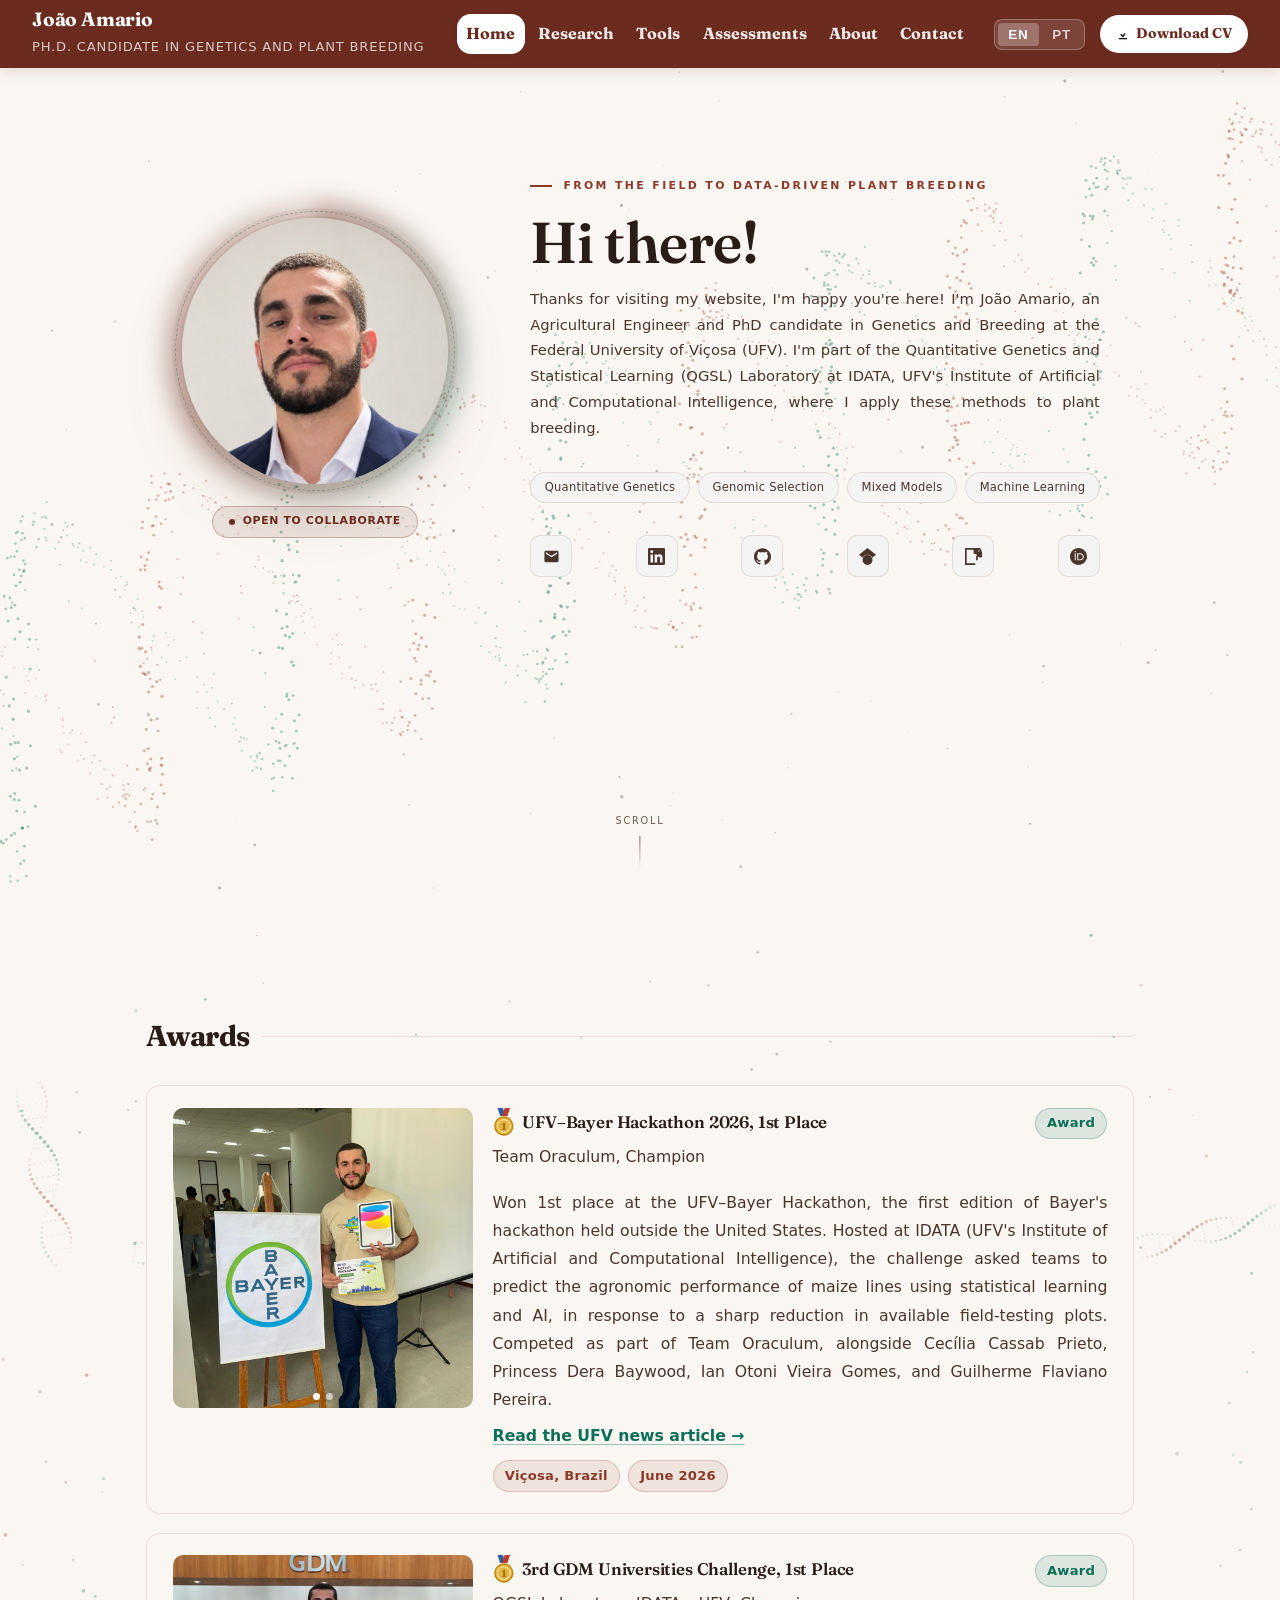
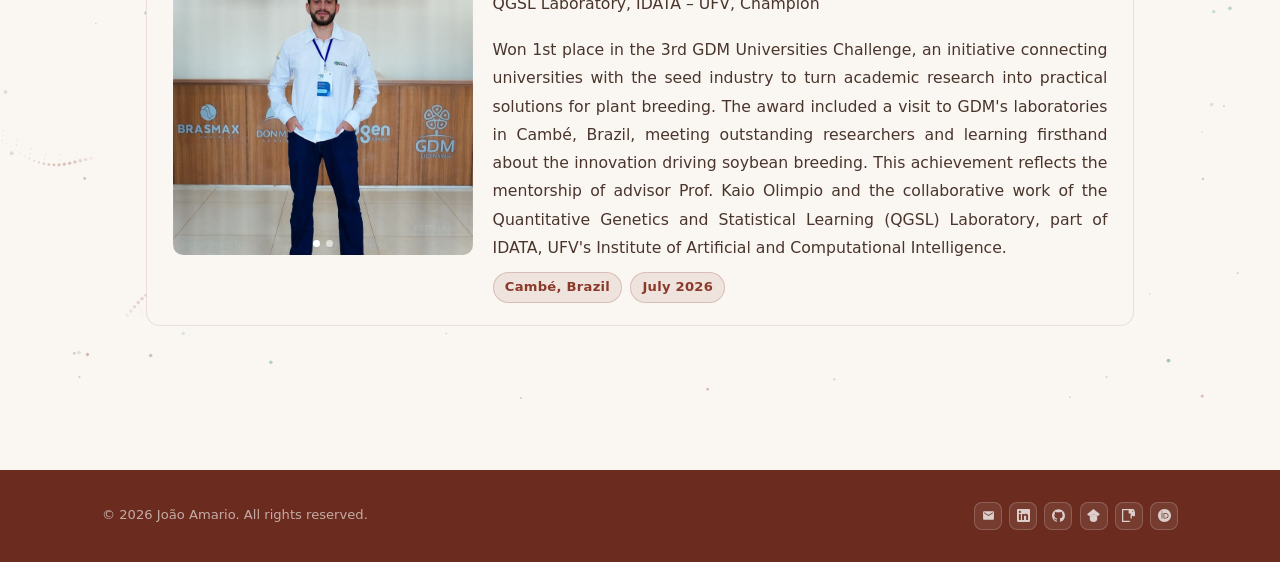
==== commit c39845eb: "Home bio: name the QGSL Laboratory at IDATA" ====
--- a/index.html
+++ b/index.html
@@ -528,18 +528,18 @@
         <p class="hero-desc lang-en">
           Thanks for visiting my website, I'm happy you're here!
           I'm João Amario, an Agricultural Engineer and PhD candidate in Genetics
-          and Breeding at the Federal University of Viçosa (UFV), working on
-          quantitative genetics and statistical learning applied to plant
-          breeding, based at IDATA, UFV's Institute of Artificial and
-          Computational Intelligence.
+          and Breeding at the Federal University of Viçosa (UFV). I'm part of the
+          Quantitative Genetics and Statistical Learning (QGSL) Laboratory at
+          IDATA, UFV's Institute of Artificial and Computational Intelligence,
+          where I apply these methods to plant breeding.
         </p>
         <p class="hero-desc lang-pt">
           Obrigado por visitar o meu site, fico feliz em ter você aqui!
           Sou o João Amario, Engenheiro Agrônomo e doutorando em Genética e
-          Melhoramento pela Universidade Federal de Viçosa (UFV), trabalhando
-          com genética quantitativa e aprendizado estatístico aplicados ao
-          melhoramento de plantas, no Idata, Instituto de Inteligência
-          Artificial e Computacional da UFV.
+          Melhoramento pela Universidade Federal de Viçosa (UFV). Faço parte do
+          Laboratório de Genética Quantitativa e Aprendizado Estatístico (QGSL)
+          do Idata, Instituto de Inteligência Artificial e Computacional da UFV,
+          onde aplico esses métodos ao melhoramento de plantas.
         </p>
 
         <div class="hero-tags">
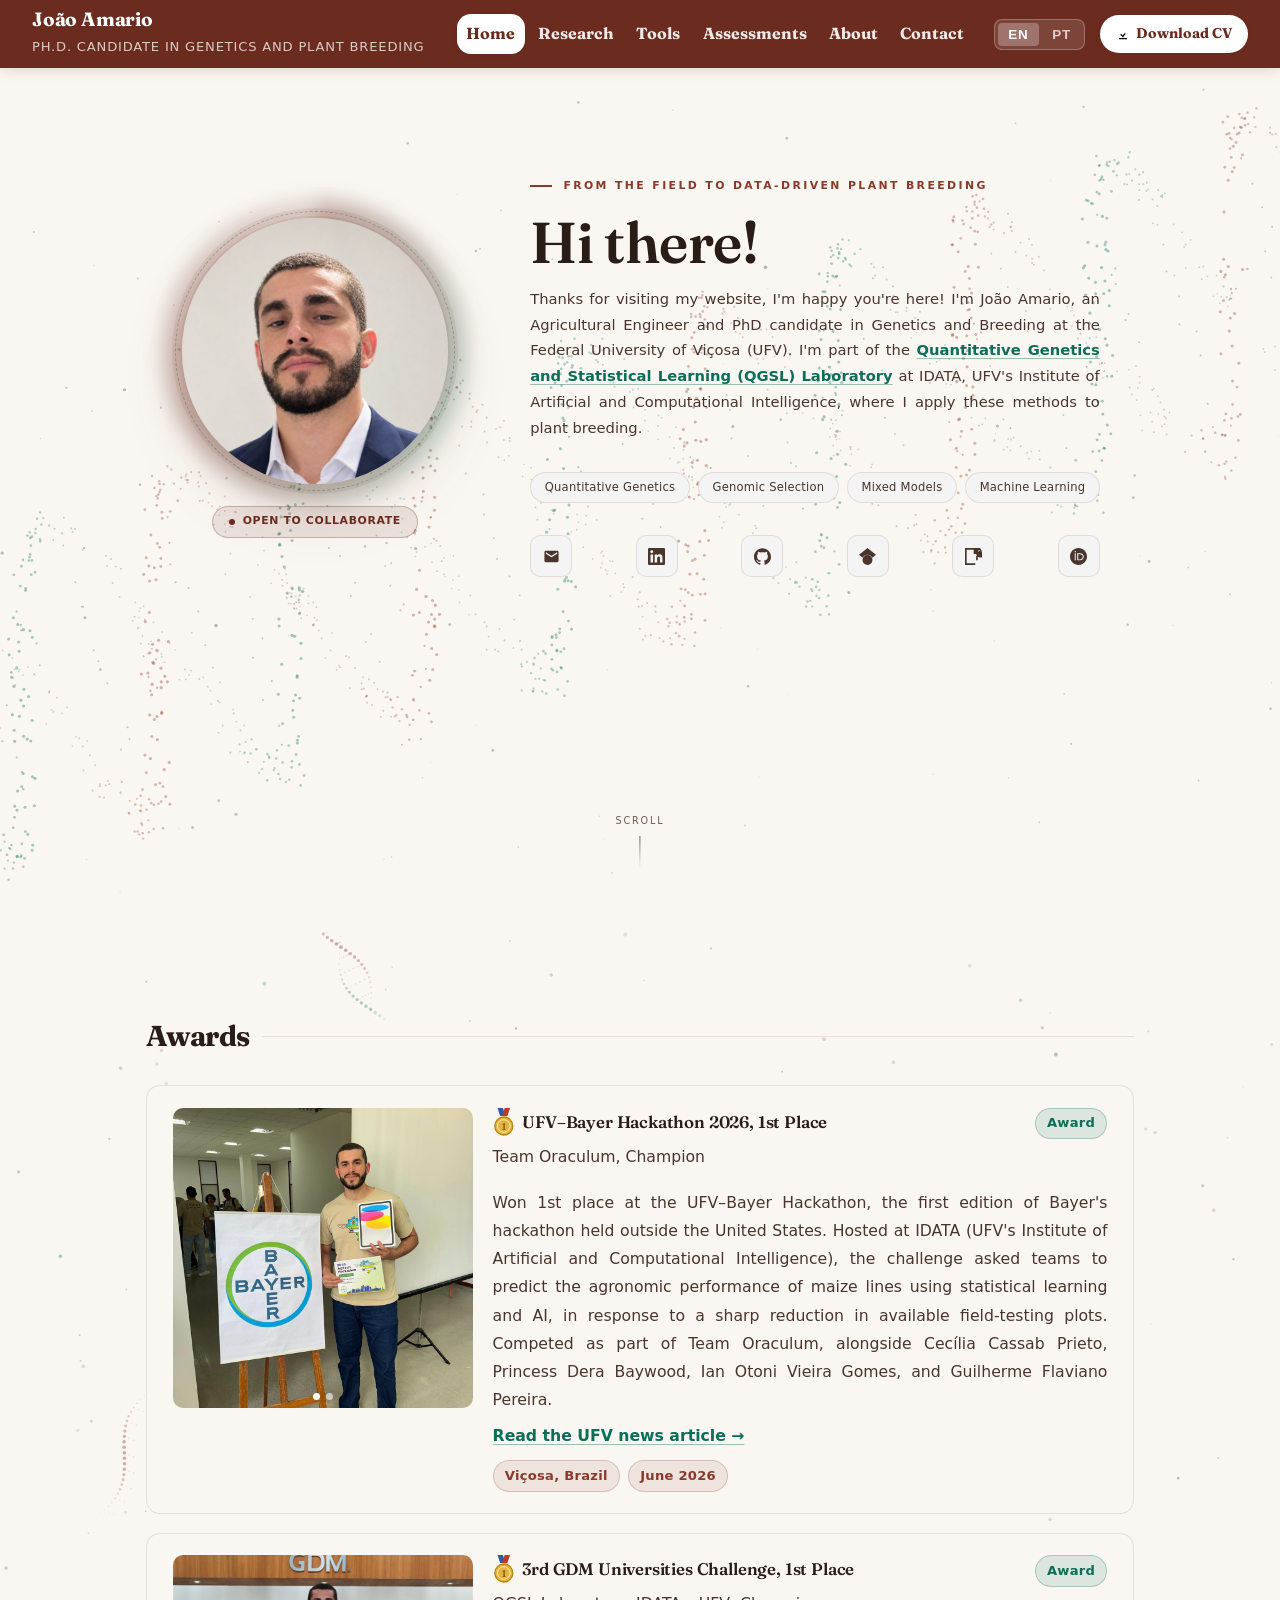
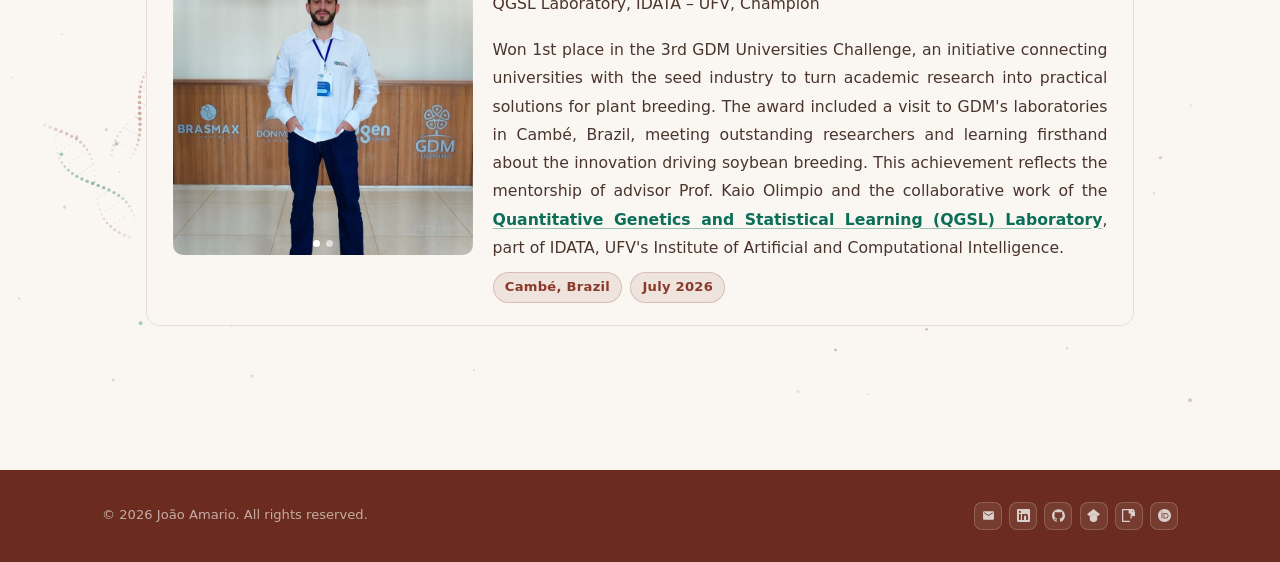
==== commit 9d3a0525: "Link the QGSL Laboratory name to the lab website" ====
--- a/index.html
+++ b/index.html
@@ -529,7 +529,7 @@
           Thanks for visiting my website, I'm happy you're here!
           I'm João Amario, an Agricultural Engineer and PhD candidate in Genetics
           and Breeding at the Federal University of Viçosa (UFV). I'm part of the
-          Quantitative Genetics and Statistical Learning (QGSL) Laboratory at
+          <a href="https://lab-qgsl-ufv.vercel.app/" target="_blank" rel="noopener">Quantitative Genetics and Statistical Learning (QGSL) Laboratory</a> at
           IDATA, UFV's Institute of Artificial and Computational Intelligence,
           where I apply these methods to plant breeding.
         </p>
@@ -537,7 +537,7 @@
           Obrigado por visitar o meu site, fico feliz em ter você aqui!
           Sou o João Amario, Engenheiro Agrônomo e doutorando em Genética e
           Melhoramento pela Universidade Federal de Viçosa (UFV). Faço parte do
-          Laboratório de Genética Quantitativa e Aprendizado Estatístico (QGSL)
+          <a href="https://lab-qgsl-ufv.vercel.app/" target="_blank" rel="noopener">Laboratório de Genética Quantitativa e Aprendizado Estatístico (QGSL)</a>
           do Idata, Instituto de Inteligência Artificial e Computacional da UFV,
           onde aplico esses métodos ao melhoramento de plantas.
         </p>
@@ -643,7 +643,7 @@
                 </div>
                 <span class="tag accent">Award</span>
               </div>
-              <p>Won 1st place in the 3rd GDM Universities Challenge, an initiative connecting universities with the seed industry to turn academic research into practical solutions for plant breeding. The award included a visit to GDM's laboratories in Cambé, Brazil, meeting outstanding researchers and learning firsthand about the innovation driving soybean breeding. This achievement reflects the mentorship of advisor Prof. Kaio Olimpio and the collaborative work of the Quantitative Genetics and Statistical Learning (QGSL) Laboratory, part of IDATA, UFV's Institute of Artificial and Computational Intelligence.</p>
+              <p>Won 1st place in the 3rd GDM Universities Challenge, an initiative connecting universities with the seed industry to turn academic research into practical solutions for plant breeding. The award included a visit to GDM's laboratories in Cambé, Brazil, meeting outstanding researchers and learning firsthand about the innovation driving soybean breeding. This achievement reflects the mentorship of advisor Prof. Kaio Olimpio and the collaborative work of the <a href="https://lab-qgsl-ufv.vercel.app/" target="_blank" rel="noopener">Quantitative Genetics and Statistical Learning (QGSL) Laboratory</a>, part of IDATA, UFV's Institute of Artificial and Computational Intelligence.</p>
               <div class="meta">
                 <span class="tag">Cambé, Brazil</span>
                 <span class="tag">July 2026</span>
@@ -714,7 +714,7 @@
                 </div>
                 <span class="tag accent">Prêmio</span>
               </div>
-              <p>Conquistei o 1º lugar no 3º GDM Universities Challenge, uma iniciativa que conecta universidades à indústria de sementes para transformar pesquisa acadêmica em soluções práticas para o melhoramento de plantas. A premiação incluiu uma visita aos laboratórios da GDM em Cambé, onde tive a oportunidade de conhecer pesquisadores excepcionais e aprender de perto sobre a inovação que impulsiona o melhoramento de soja. Essa conquista reflete a orientação do meu orientador, Prof. Kaio Olimpio, e o trabalho coletivo do Laboratório de Genética Quantitativa e Aprendizado Estatístico (QGSL), parte do Idata, Instituto de Inteligência Artificial e Computacional da UFV.</p>
+              <p>Conquistei o 1º lugar no 3º GDM Universities Challenge, uma iniciativa que conecta universidades à indústria de sementes para transformar pesquisa acadêmica em soluções práticas para o melhoramento de plantas. A premiação incluiu uma visita aos laboratórios da GDM em Cambé, onde tive a oportunidade de conhecer pesquisadores excepcionais e aprender de perto sobre a inovação que impulsiona o melhoramento de soja. Essa conquista reflete a orientação do meu orientador, Prof. Kaio Olimpio, e o trabalho coletivo do <a href="https://lab-qgsl-ufv.vercel.app/" target="_blank" rel="noopener">Laboratório de Genética Quantitativa e Aprendizado Estatístico (QGSL)</a>, parte do Idata, Instituto de Inteligência Artificial e Computacional da UFV.</p>
               <div class="meta">
                 <span class="tag">Cambé, Brasil</span>
                 <span class="tag">Julho 2026</span>
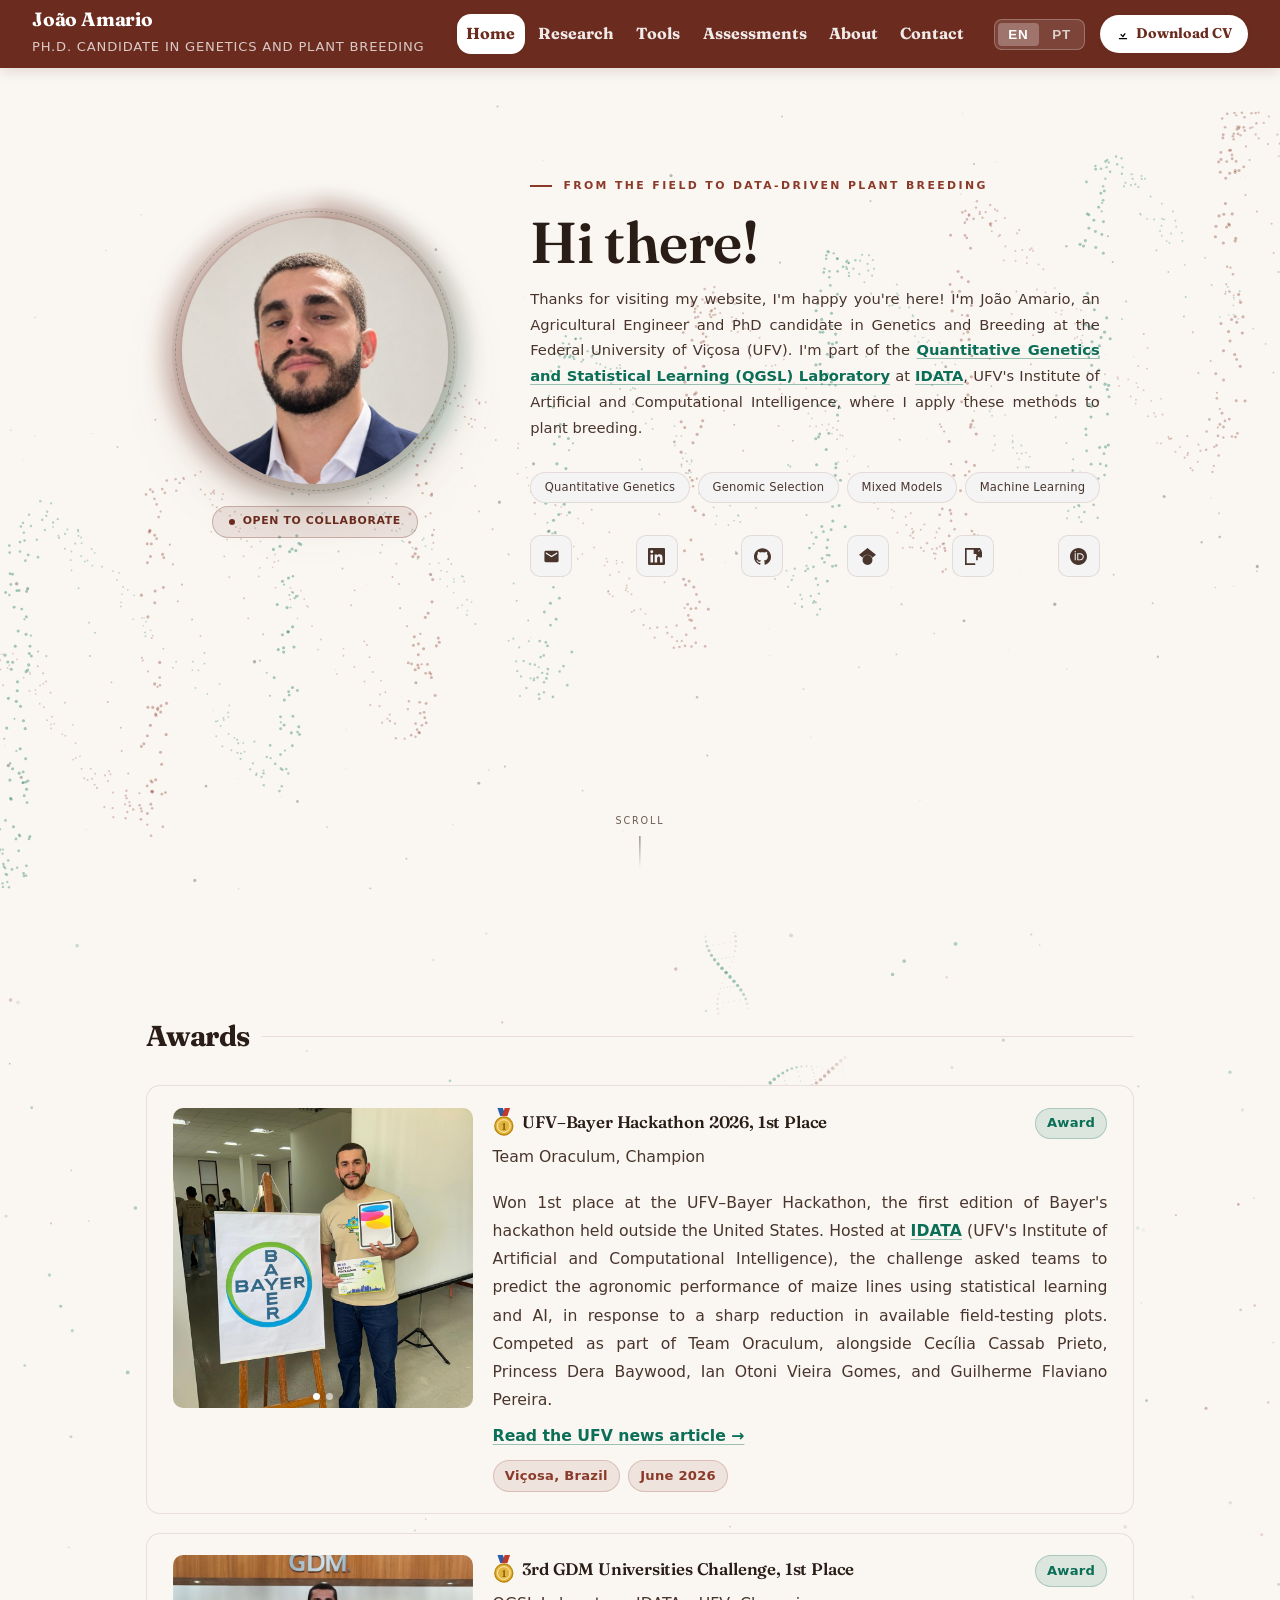
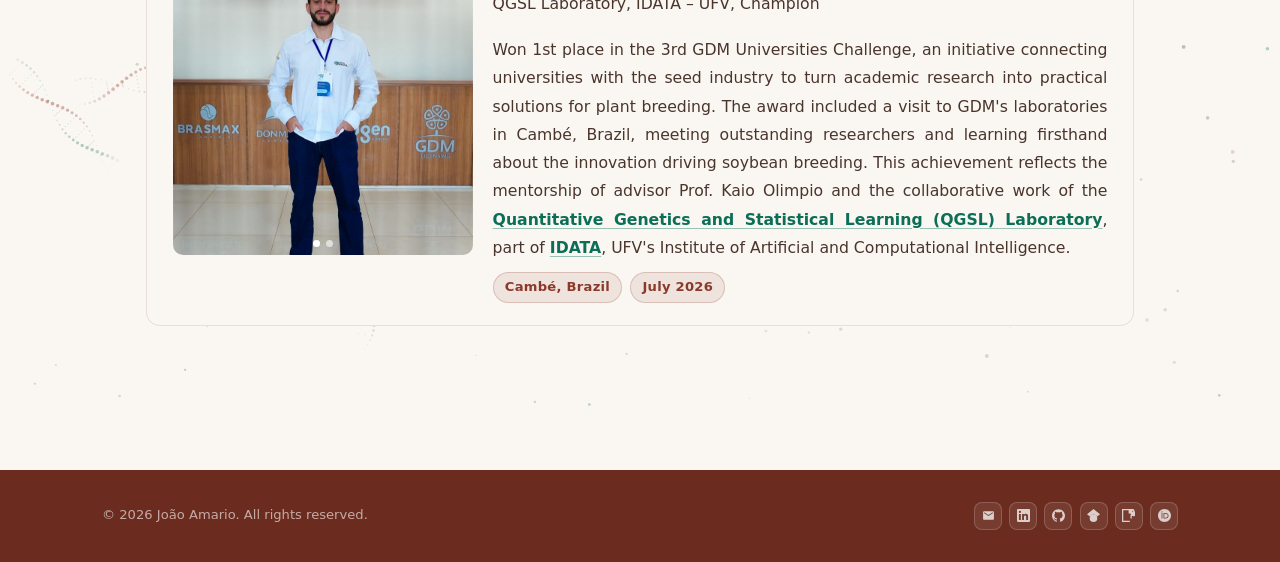
==== commit 376310fd: "Link IDATA mentions to idata.ufv.br; link IDATA and QGSL on the About Ph.D. chapter" ====
--- a/index.html
+++ b/index.html
@@ -530,7 +530,7 @@
           I'm João Amario, an Agricultural Engineer and PhD candidate in Genetics
           and Breeding at the Federal University of Viçosa (UFV). I'm part of the
           <a href="https://lab-qgsl-ufv.vercel.app/" target="_blank" rel="noopener">Quantitative Genetics and Statistical Learning (QGSL) Laboratory</a> at
-          IDATA, UFV's Institute of Artificial and Computational Intelligence,
+          <a href="https://idata.ufv.br/" target="_blank" rel="noopener">IDATA</a>, UFV's Institute of Artificial and Computational Intelligence,
           where I apply these methods to plant breeding.
         </p>
         <p class="hero-desc lang-pt">
@@ -538,7 +538,7 @@
           Sou o João Amario, Engenheiro Agrônomo e doutorando em Genética e
           Melhoramento pela Universidade Federal de Viçosa (UFV). Faço parte do
           <a href="https://lab-qgsl-ufv.vercel.app/" target="_blank" rel="noopener">Laboratório de Genética Quantitativa e Aprendizado Estatístico (QGSL)</a>
-          do Idata, Instituto de Inteligência Artificial e Computacional da UFV,
+          do <a href="https://idata.ufv.br/" target="_blank" rel="noopener">Idata</a>, Instituto de Inteligência Artificial e Computacional da UFV,
           onde aplico esses métodos ao melhoramento de plantas.
         </p>
 
@@ -611,7 +611,7 @@
                 </div>
                 <span class="tag accent">Award</span>
               </div>
-              <p>Won 1st place at the UFV–Bayer Hackathon, the first edition of Bayer's hackathon held outside the United States. Hosted at IDATA (UFV's Institute of Artificial and Computational Intelligence), the challenge asked teams to predict the agronomic performance of maize lines using statistical learning and AI, in response to a sharp reduction in available field-testing plots. Competed as part of Team Oraculum, alongside Cecília Cassab Prieto, Princess Dera Baywood, Ian Otoni Vieira Gomes, and Guilherme Flaviano Pereira.</p>
+              <p>Won 1st place at the UFV–Bayer Hackathon, the first edition of Bayer's hackathon held outside the United States. Hosted at <a href="https://idata.ufv.br/" target="_blank" rel="noopener">IDATA</a> (UFV's Institute of Artificial and Computational Intelligence), the challenge asked teams to predict the agronomic performance of maize lines using statistical learning and AI, in response to a sharp reduction in available field-testing plots. Competed as part of Team Oraculum, alongside Cecília Cassab Prieto, Princess Dera Baywood, Ian Otoni Vieira Gomes, and Guilherme Flaviano Pereira.</p>
               <p><a href="https://www2.dti.ufv.br/noticias/scripts/exibeNoticiaMulti.php?codNot=45776" target="_blank" rel="noopener">Read the UFV news article &#8594;</a></p>
               <div class="meta">
                 <span class="tag">Viçosa, Brazil</span>
@@ -643,7 +643,7 @@
                 </div>
                 <span class="tag accent">Award</span>
               </div>
-              <p>Won 1st place in the 3rd GDM Universities Challenge, an initiative connecting universities with the seed industry to turn academic research into practical solutions for plant breeding. The award included a visit to GDM's laboratories in Cambé, Brazil, meeting outstanding researchers and learning firsthand about the innovation driving soybean breeding. This achievement reflects the mentorship of advisor Prof. Kaio Olimpio and the collaborative work of the <a href="https://lab-qgsl-ufv.vercel.app/" target="_blank" rel="noopener">Quantitative Genetics and Statistical Learning (QGSL) Laboratory</a>, part of IDATA, UFV's Institute of Artificial and Computational Intelligence.</p>
+              <p>Won 1st place in the 3rd GDM Universities Challenge, an initiative connecting universities with the seed industry to turn academic research into practical solutions for plant breeding. The award included a visit to GDM's laboratories in Cambé, Brazil, meeting outstanding researchers and learning firsthand about the innovation driving soybean breeding. This achievement reflects the mentorship of advisor Prof. Kaio Olimpio and the collaborative work of the <a href="https://lab-qgsl-ufv.vercel.app/" target="_blank" rel="noopener">Quantitative Genetics and Statistical Learning (QGSL) Laboratory</a>, part of <a href="https://idata.ufv.br/" target="_blank" rel="noopener">IDATA</a>, UFV's Institute of Artificial and Computational Intelligence.</p>
               <div class="meta">
                 <span class="tag">Cambé, Brazil</span>
                 <span class="tag">July 2026</span>
@@ -682,7 +682,7 @@
                 </div>
                 <span class="tag accent">Prêmio</span>
               </div>
-              <p>Conquistei o 1º lugar no Hackathon UFV–Bayer, a primeira edição do hackathon da Bayer realizada fora dos Estados Unidos. Sediado no Idata (Instituto de Inteligência Artificial e Computacional da UFV), o desafio consistiu em prever o desempenho agronômico de linhagens de milho usando aprendizado estatístico e IA, em resposta a uma redução drástica no número de parcelas de teste disponíveis. Competi na equipe Oraculum, ao lado de Cecília Cassab Prieto, Princess Dera Baywood, Ian Otoni Vieira Gomes e Guilherme Flaviano Pereira.</p>
+              <p>Conquistei o 1º lugar no Hackathon UFV–Bayer, a primeira edição do hackathon da Bayer realizada fora dos Estados Unidos. Sediado no <a href="https://idata.ufv.br/" target="_blank" rel="noopener">Idata</a> (Instituto de Inteligência Artificial e Computacional da UFV), o desafio consistiu em prever o desempenho agronômico de linhagens de milho usando aprendizado estatístico e IA, em resposta a uma redução drástica no número de parcelas de teste disponíveis. Competi na equipe Oraculum, ao lado de Cecília Cassab Prieto, Princess Dera Baywood, Ian Otoni Vieira Gomes e Guilherme Flaviano Pereira.</p>
               <p><a href="https://www2.dti.ufv.br/noticias/scripts/exibeNoticiaMulti.php?codNot=45776" target="_blank" rel="noopener">Ver notícia no site da UFV &#8594;</a></p>
               <div class="meta">
                 <span class="tag">Viçosa, Brasil</span>
@@ -714,7 +714,7 @@
                 </div>
                 <span class="tag accent">Prêmio</span>
               </div>
-              <p>Conquistei o 1º lugar no 3º GDM Universities Challenge, uma iniciativa que conecta universidades à indústria de sementes para transformar pesquisa acadêmica em soluções práticas para o melhoramento de plantas. A premiação incluiu uma visita aos laboratórios da GDM em Cambé, onde tive a oportunidade de conhecer pesquisadores excepcionais e aprender de perto sobre a inovação que impulsiona o melhoramento de soja. Essa conquista reflete a orientação do meu orientador, Prof. Kaio Olimpio, e o trabalho coletivo do <a href="https://lab-qgsl-ufv.vercel.app/" target="_blank" rel="noopener">Laboratório de Genética Quantitativa e Aprendizado Estatístico (QGSL)</a>, parte do Idata, Instituto de Inteligência Artificial e Computacional da UFV.</p>
+              <p>Conquistei o 1º lugar no 3º GDM Universities Challenge, uma iniciativa que conecta universidades à indústria de sementes para transformar pesquisa acadêmica em soluções práticas para o melhoramento de plantas. A premiação incluiu uma visita aos laboratórios da GDM em Cambé, onde tive a oportunidade de conhecer pesquisadores excepcionais e aprender de perto sobre a inovação que impulsiona o melhoramento de soja. Essa conquista reflete a orientação do meu orientador, Prof. Kaio Olimpio, e o trabalho coletivo do <a href="https://lab-qgsl-ufv.vercel.app/" target="_blank" rel="noopener">Laboratório de Genética Quantitativa e Aprendizado Estatístico (QGSL)</a>, parte do <a href="https://idata.ufv.br/" target="_blank" rel="noopener">Idata</a>, Instituto de Inteligência Artificial e Computacional da UFV.</p>
               <div class="meta">
                 <span class="tag">Cambé, Brasil</span>
                 <span class="tag">Julho 2026</span>
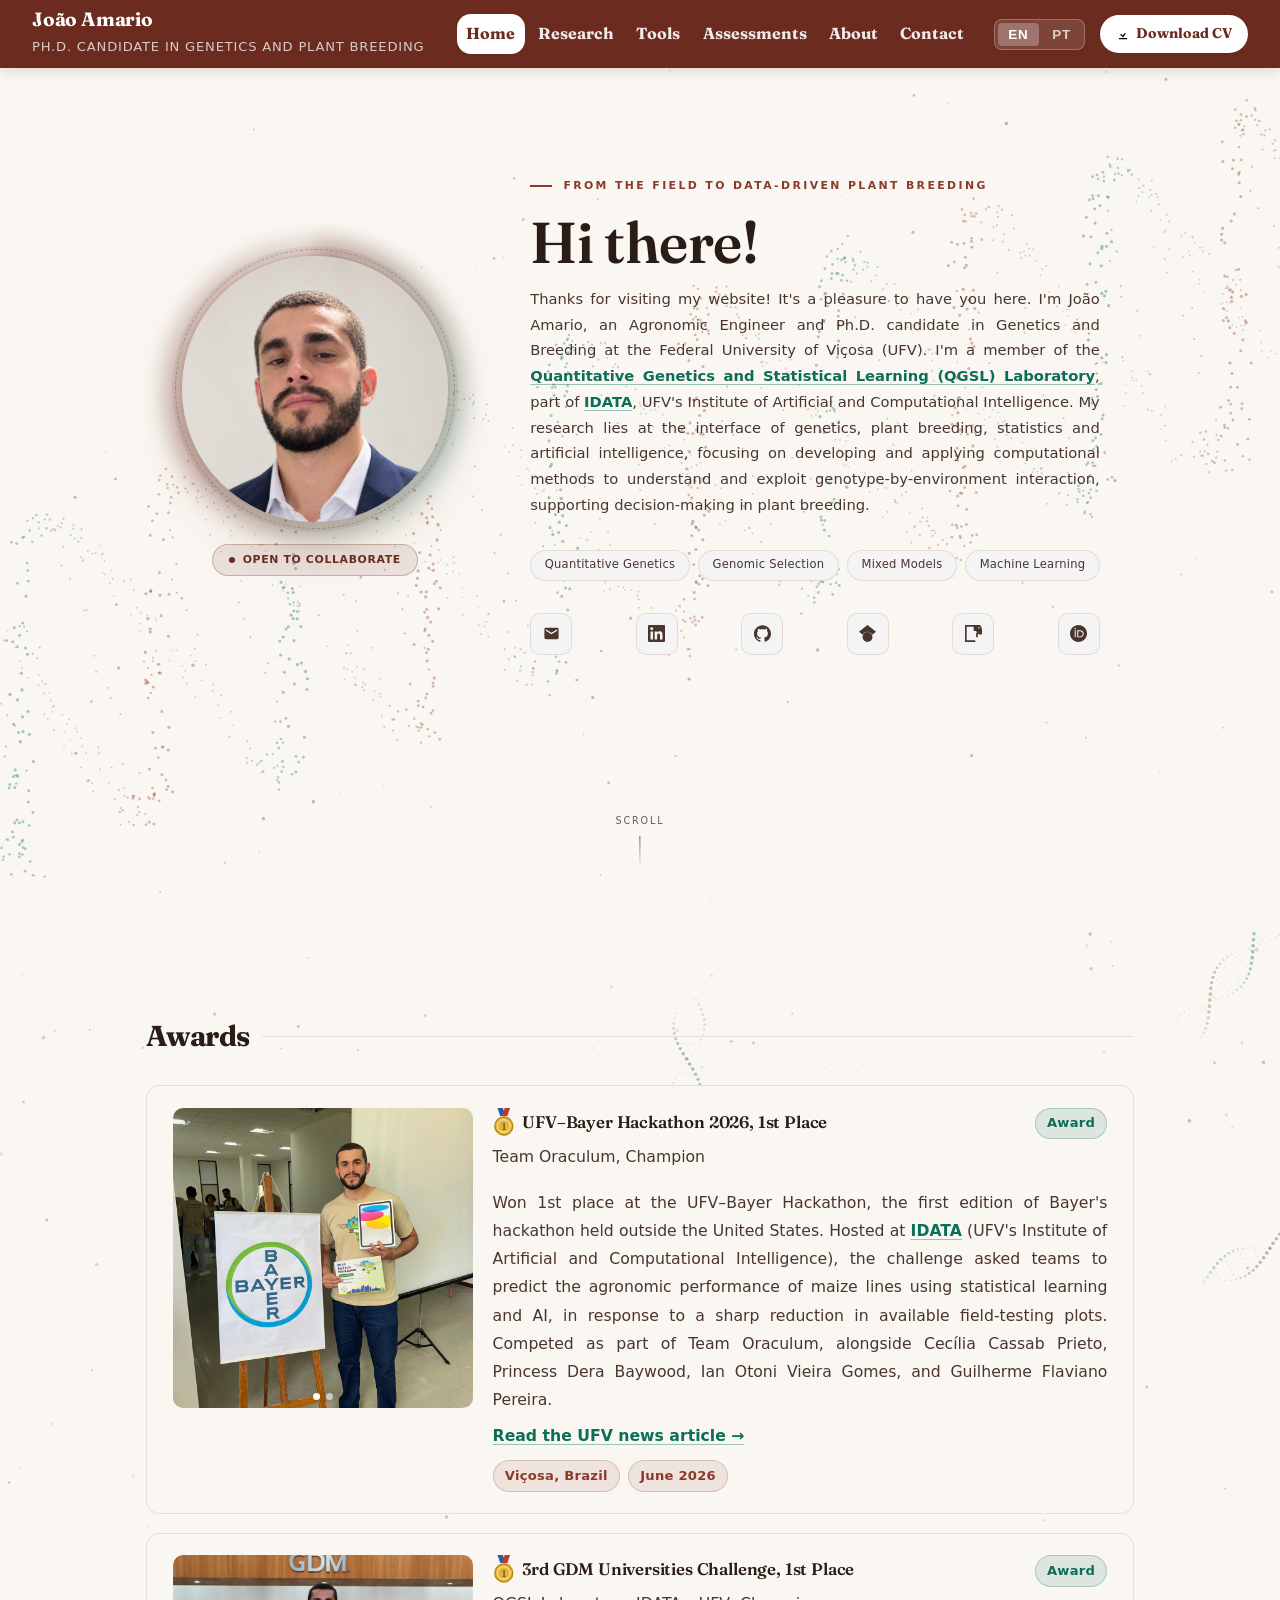
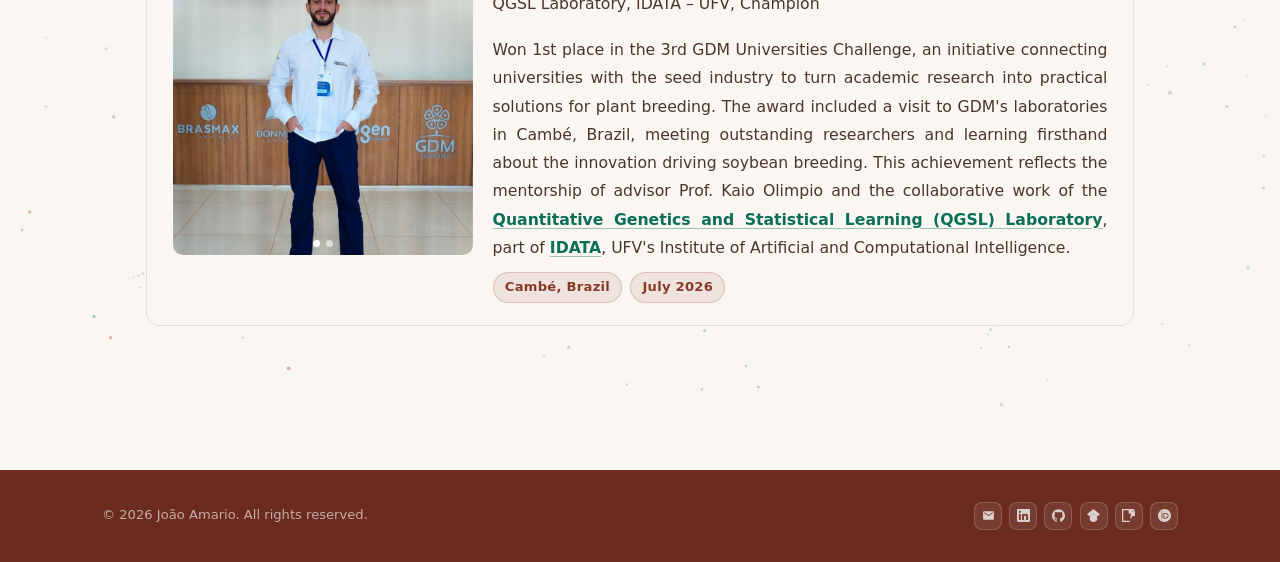
==== commit 61abf910: "Home: rewrite intro as a single paragraph (lab, IDATA, research focus)" ====
--- a/index.html
+++ b/index.html
@@ -526,20 +526,27 @@
         <h1 class="hero-name lang-pt">Olá!</h1>
 
         <p class="hero-desc lang-en">
-          Thanks for visiting my website, I'm happy you're here!
-          I'm João Amario, an Agricultural Engineer and PhD candidate in Genetics
-          and Breeding at the Federal University of Viçosa (UFV). I'm part of the
-          <a href="https://lab-qgsl-ufv.vercel.app/" target="_blank" rel="noopener">Quantitative Genetics and Statistical Learning (QGSL) Laboratory</a> at
-          <a href="https://idata.ufv.br/" target="_blank" rel="noopener">IDATA</a>, UFV's Institute of Artificial and Computational Intelligence,
-          where I apply these methods to plant breeding.
+          Thanks for visiting my website! It's a pleasure to have you here.
+          I'm João Amario, an Agronomic Engineer and Ph.D. candidate in Genetics
+          and Breeding at the Federal University of Viçosa (UFV). I'm a member of the
+          <a href="https://lab-qgsl-ufv.vercel.app/" target="_blank" rel="noopener">Quantitative Genetics and Statistical Learning (QGSL) Laboratory</a>,
+          part of <a href="https://idata.ufv.br/" target="_blank" rel="noopener">IDATA</a>, UFV's Institute of Artificial and Computational Intelligence.
+          My research lies at the interface of genetics, plant breeding, statistics
+          and artificial intelligence, focusing on developing and applying
+          computational methods to understand and exploit genotype-by-environment
+          interaction, supporting decision-making in plant breeding.
         </p>
         <p class="hero-desc lang-pt">
-          Obrigado por visitar o meu site, fico feliz em ter você aqui!
-          Sou o João Amario, Engenheiro Agrônomo e doutorando em Genética e
-          Melhoramento pela Universidade Federal de Viçosa (UFV). Faço parte do
-          <a href="https://lab-qgsl-ufv.vercel.app/" target="_blank" rel="noopener">Laboratório de Genética Quantitativa e Aprendizado Estatístico (QGSL)</a>
-          do <a href="https://idata.ufv.br/" target="_blank" rel="noopener">Idata</a>, Instituto de Inteligência Artificial e Computacional da UFV,
-          onde aplico esses métodos ao melhoramento de plantas.
+          Obrigado por visitar meu site! É um prazer ter você por aqui.
+          Sou João Amario, Engenheiro Agrônomo e doutorando em Genética e
+          Melhoramento pela Universidade Federal de Viçosa (UFV). Integro o
+          <a href="https://lab-qgsl-ufv.vercel.app/" target="_blank" rel="noopener">Laboratório de Genética Quantitativa e Aprendizado Estatístico (QGSL)</a>,
+          vinculado ao <a href="https://idata.ufv.br/" target="_blank" rel="noopener">Idata</a> — Instituto de Inteligência Artificial e Computacional da UFV.
+          Minha pesquisa está na interface entre genética, melhoramento de plantas,
+          estatística e inteligência artificial, com foco no desenvolvimento e na
+          aplicação de métodos computacionais para compreender e explorar a interação
+          entre genótipos e ambientes, contribuindo para a tomada de decisões no
+          melhoramento de plantas.
         </p>
 
         <div class="hero-tags">
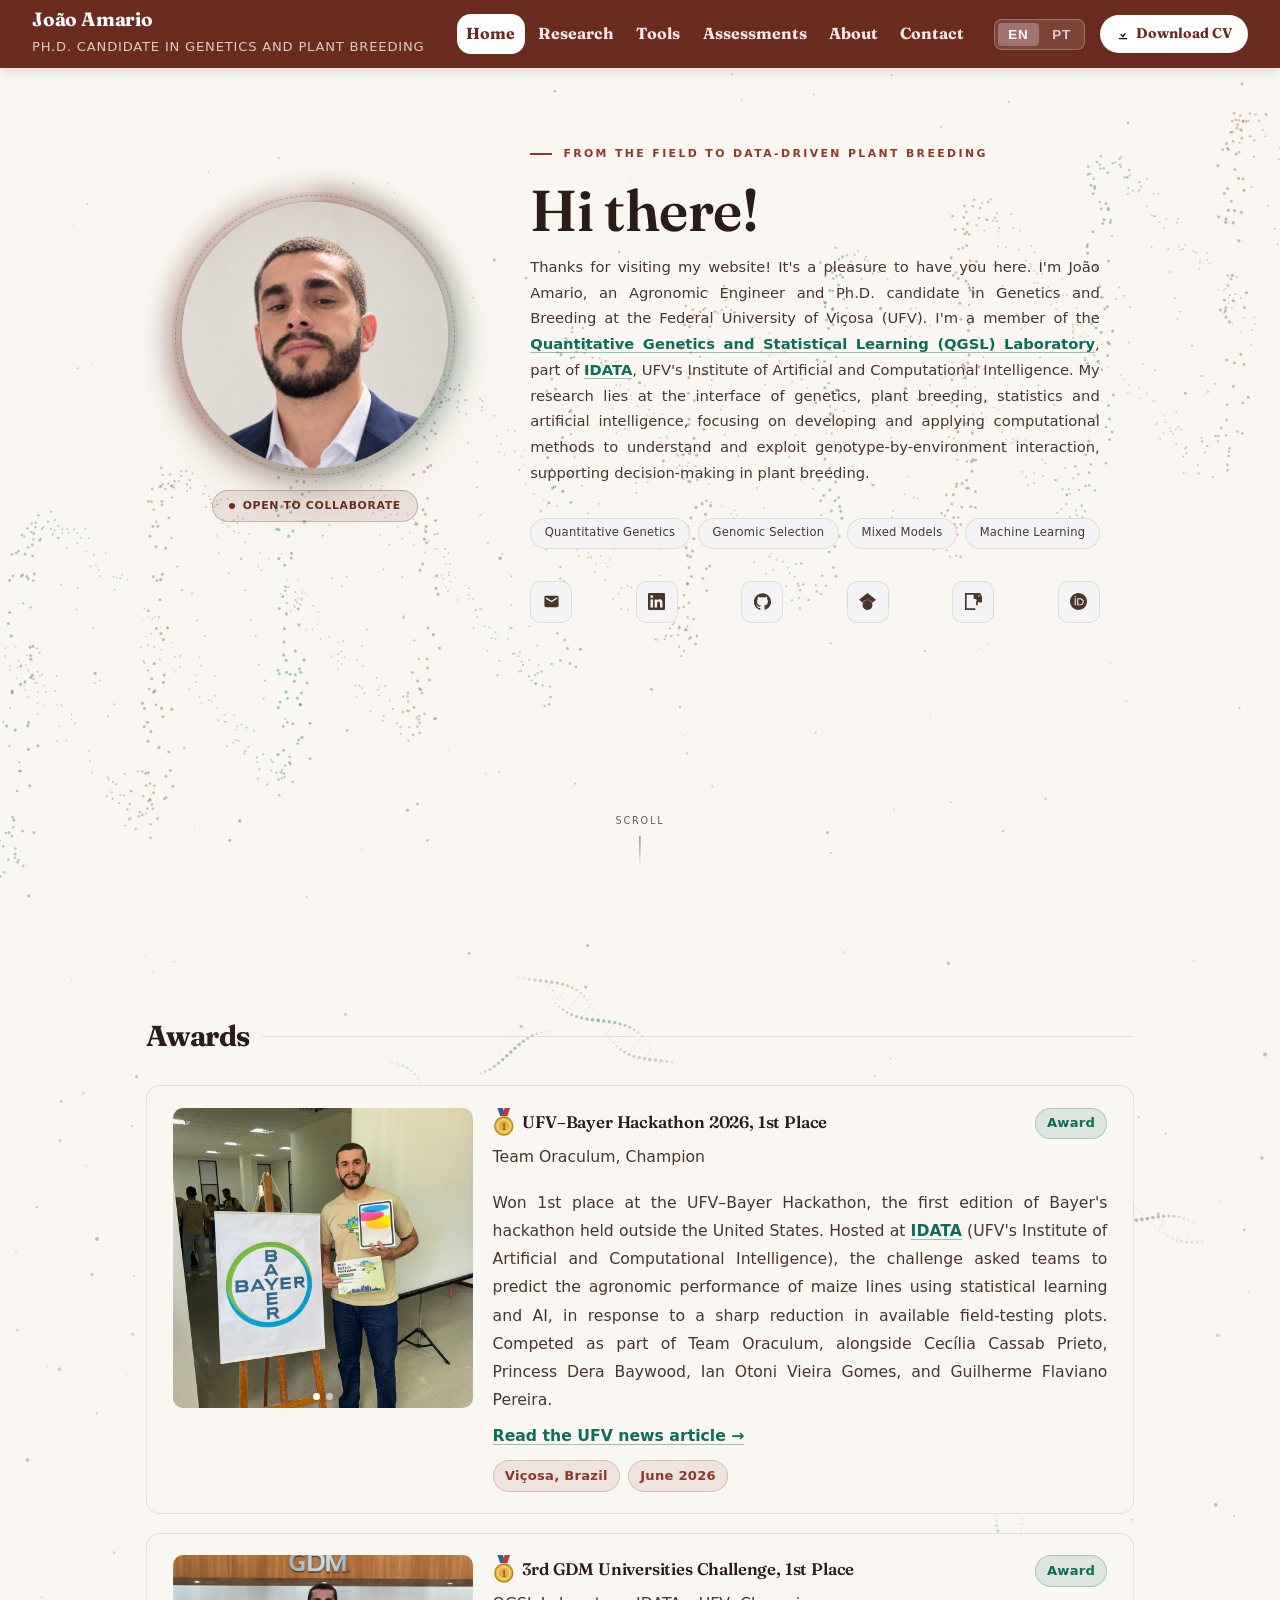
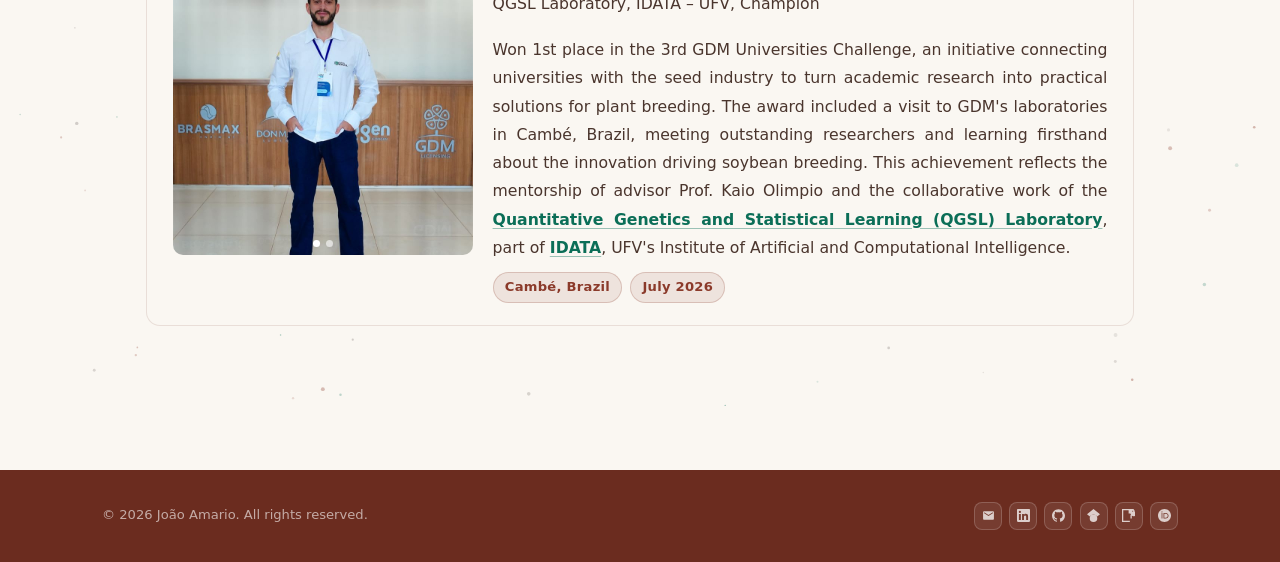
==== commit 269ac951: "Home hero: raise the photo and trim top padding for the longer intro Co-Authored-By: Claude Opus 5.5" ====
--- a/index.html
+++ b/index.html
@@ -98,7 +98,7 @@
       align-items: flex-start;
       justify-content: center;
       overflow: hidden;
-      padding-top: 8rem;
+      padding-top: 6rem;
     }
 
     /* Light background */
@@ -136,7 +136,7 @@
       margin: 0 auto;
       padding: 3rem 3.5rem 5rem;
       display: flex;
-      align-items: center;
+      align-items: flex-start;
       justify-content: center;
       gap: 5rem;
     }
@@ -146,6 +146,7 @@
     ══════════════════════════════════════ */
     .hero-photo-col {
       flex-shrink: 0;
+      margin-top: 3.5rem;
     }
 
     .hero-photo-frame {
@@ -447,11 +448,13 @@
     @media (max-width: 820px) {
       .hero-inner {
         flex-direction: column;
+        align-items: center;
         text-align: center;
         padding: 6rem 2rem 4rem;
         gap: 2.5rem;
       }
       .hero-text-col { width: 100%; max-width: 34rem; }
+      .hero-photo-col { margin-top: 0; }
       .hero-eyebrow, .hero-tags { justify-content: center; }
       .hero-desc { margin-left: auto; margin-right: auto; }
     }
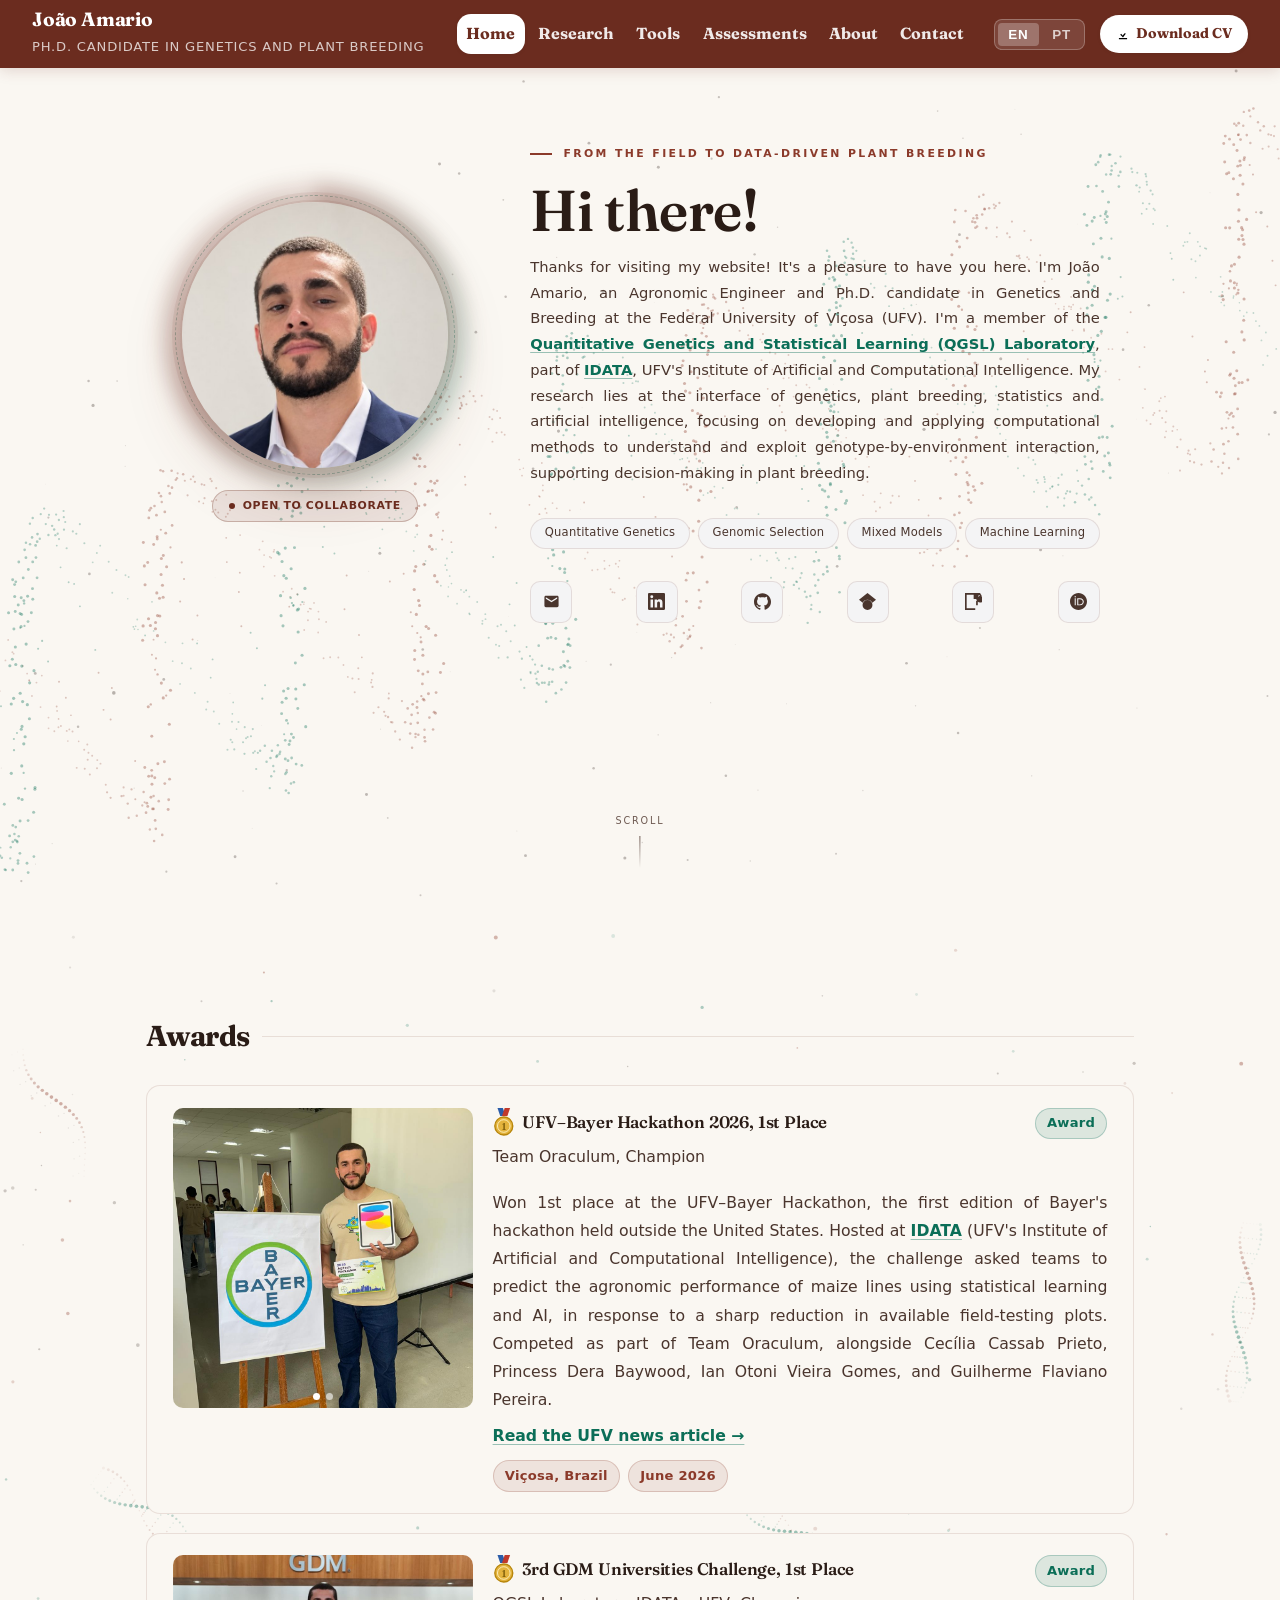
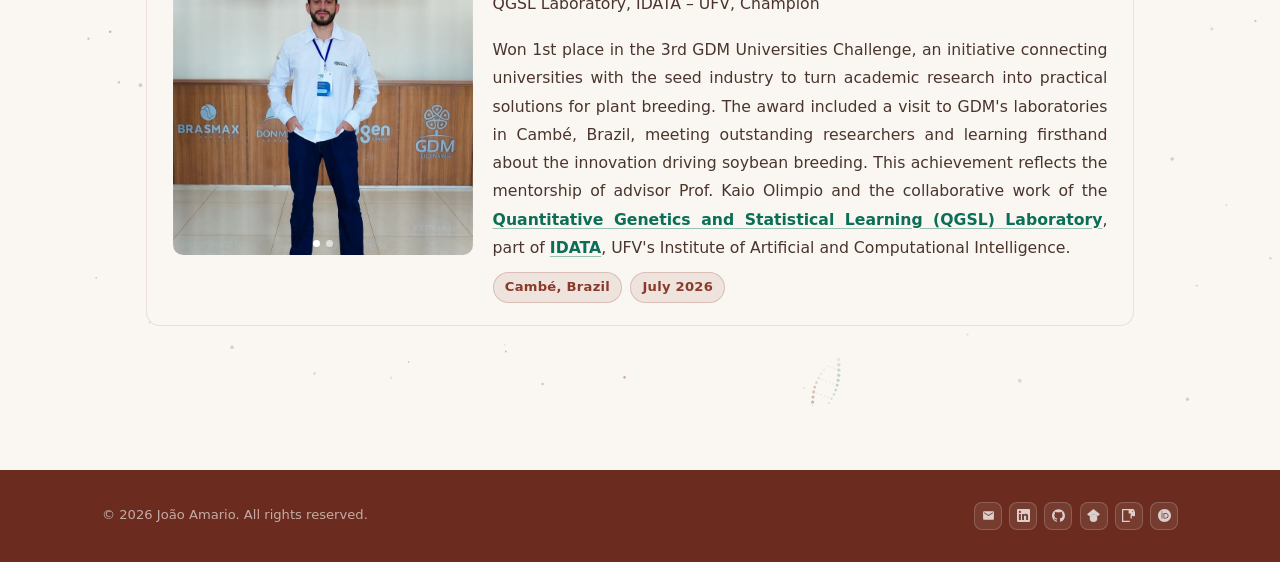
==== commit 744fc2f3: "Home hero: reserve room for the scroll cue so it never overlaps the icons Co-Authored-By: Claude Opu" ====
--- a/index.html
+++ b/index.html
@@ -134,7 +134,7 @@
       max-width: 70rem;
       width: 100%;
       margin: 0 auto;
-      padding: 3rem 3.5rem 5rem;
+      padding: 3rem 3.5rem 7.5rem;
       display: flex;
       align-items: flex-start;
       justify-content: center;
@@ -450,7 +450,7 @@
         flex-direction: column;
         align-items: center;
         text-align: center;
-        padding: 6rem 2rem 4rem;
+        padding: 6rem 2rem 6.5rem;
         gap: 2.5rem;
       }
       .hero-text-col { width: 100%; max-width: 34rem; }
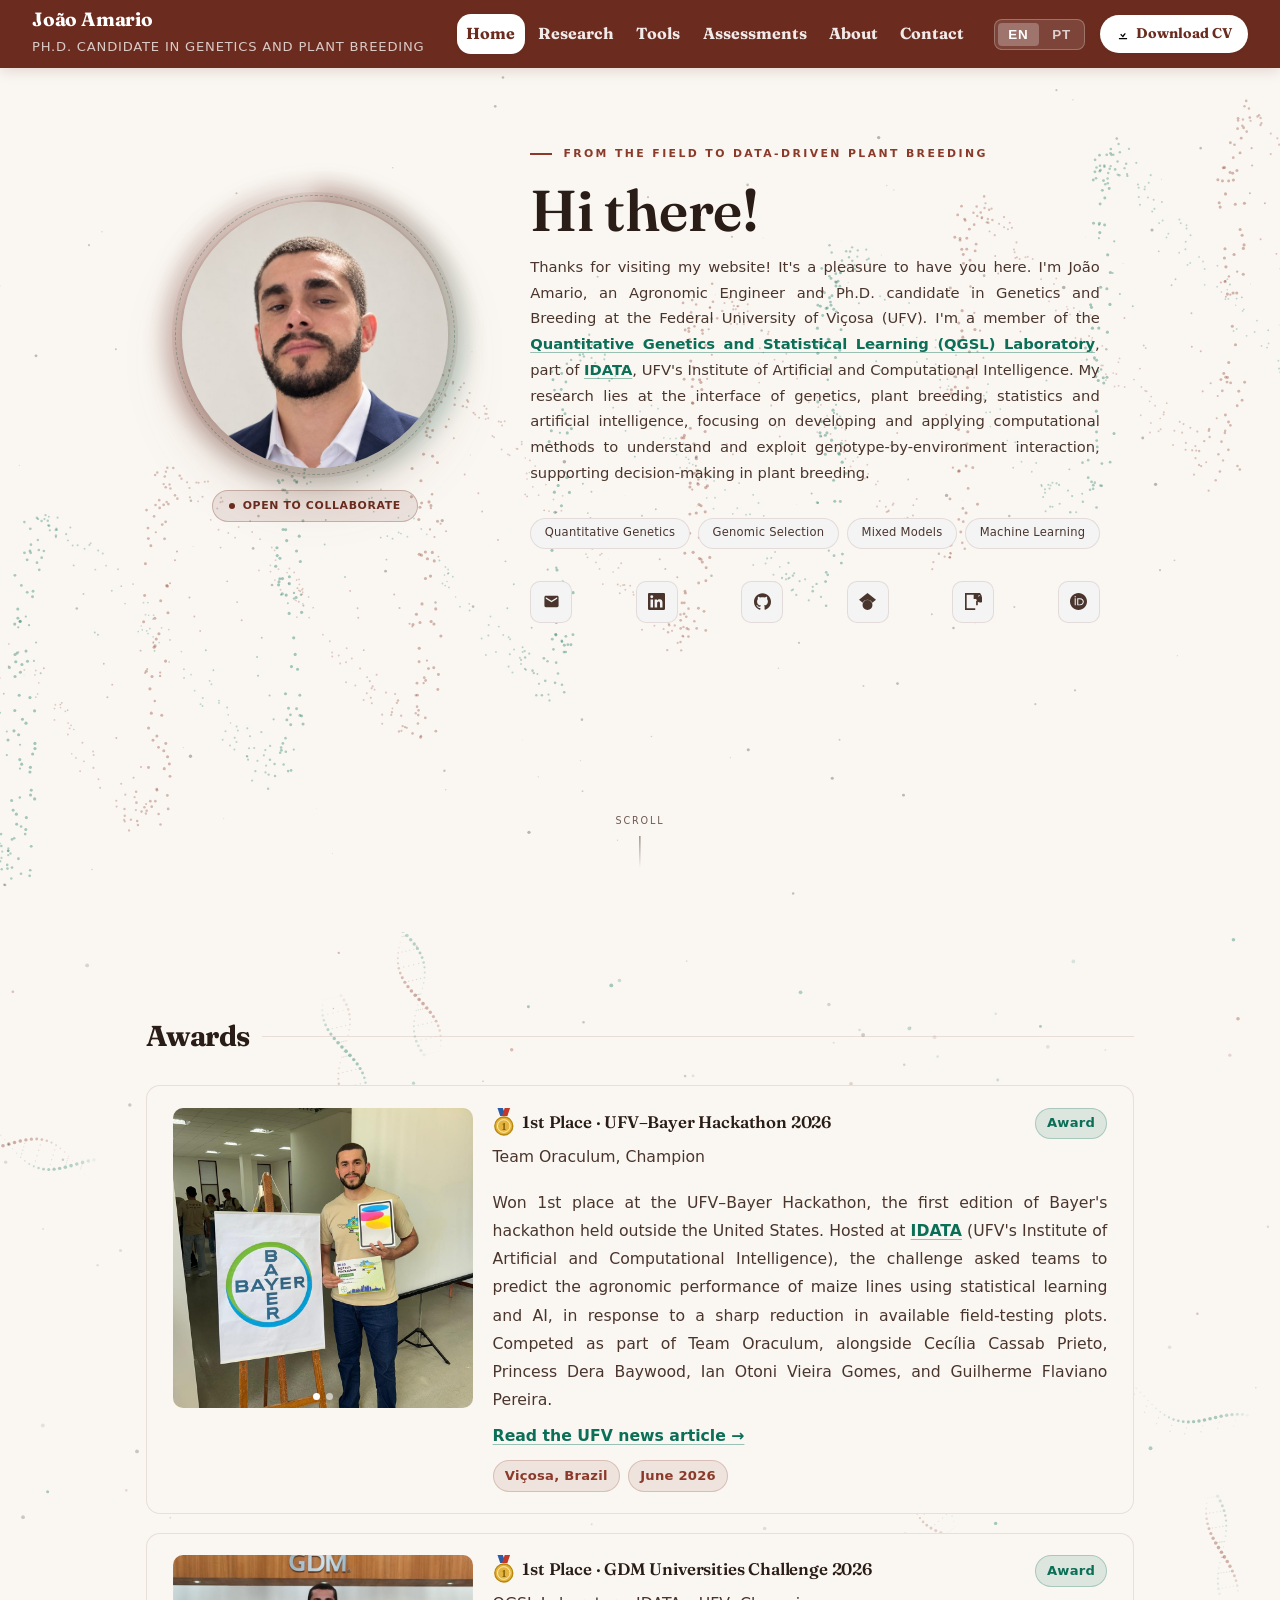
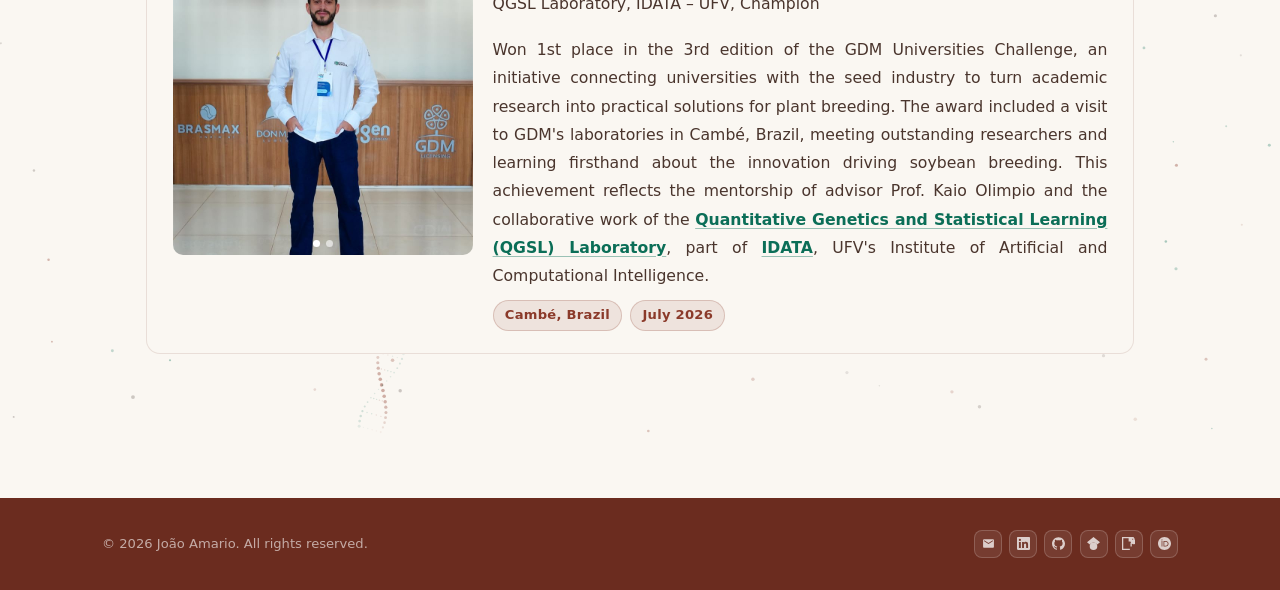
==== commit d4f288c3: "Awards: lead with 1st place and name the GDM challenge by year, not edition Co-Authored-By: Claude O" ====
--- a/index.html
+++ b/index.html
@@ -616,7 +616,7 @@
             <div style="flex:1; min-width:0;">
               <div class="item-header">
                 <div>
-                  <h3 class="award-title"><svg class="medal" viewBox="0 0 24 32" aria-hidden="true"><path d="M5 0h6l3 9H8z" fill="#2b5ca8"/><path d="M19 0h-6l-3 9h6z" fill="#c0392b"/><circle cx="12" cy="20" r="10" fill="#e3b33d" stroke="#b8860b" stroke-width="1.5"/><circle cx="12" cy="20" r="7" fill="none" stroke="#fff3c4" stroke-width="1"/><text x="12" y="24.2" text-anchor="middle" font-size="11" font-weight="800" font-family="Georgia,serif" fill="#7a5a08">1</text></svg>UFV–Bayer Hackathon 2026, 1st Place</h3>
+                  <h3 class="award-title"><svg class="medal" viewBox="0 0 24 32" aria-hidden="true"><path d="M5 0h6l3 9H8z" fill="#2b5ca8"/><path d="M19 0h-6l-3 9h6z" fill="#c0392b"/><circle cx="12" cy="20" r="10" fill="#e3b33d" stroke="#b8860b" stroke-width="1.5"/><circle cx="12" cy="20" r="7" fill="none" stroke="#fff3c4" stroke-width="1"/><text x="12" y="24.2" text-anchor="middle" font-size="11" font-weight="800" font-family="Georgia,serif" fill="#7a5a08">1</text></svg>1st Place · UFV–Bayer Hackathon 2026</h3>
                   <p class="item-role">Team Oraculum, Champion</p>
                 </div>
                 <span class="tag accent">Award</span>
@@ -635,7 +635,7 @@
           <div class="news-card-flex">
             <div class="award-carousel">
               <div class="award-carousel-track">
-                <img src="/assets/gdm_challenge.jpeg" alt="João Amario receiving the 3rd GDM Universities Challenge award">
+                <img src="/assets/gdm_challenge.jpeg" alt="João Amario receiving the GDM Universities Challenge 2026 award">
                 <img src="/assets/gdm_challenge_2.jpeg" alt="João Amario at the GDM laboratories in Cambé">
               </div>
               <button class="award-carousel-btn prev" type="button" aria-label="Previous photo" onclick="awardCarouselNav(this,-1)">&#8249;</button>
@@ -648,12 +648,12 @@
             <div style="flex:1; min-width:0;">
               <div class="item-header">
                 <div>
-                  <h3 class="award-title"><svg class="medal" viewBox="0 0 24 32" aria-hidden="true"><path d="M5 0h6l3 9H8z" fill="#2b5ca8"/><path d="M19 0h-6l-3 9h6z" fill="#c0392b"/><circle cx="12" cy="20" r="10" fill="#e3b33d" stroke="#b8860b" stroke-width="1.5"/><circle cx="12" cy="20" r="7" fill="none" stroke="#fff3c4" stroke-width="1"/><text x="12" y="24.2" text-anchor="middle" font-size="11" font-weight="800" font-family="Georgia,serif" fill="#7a5a08">1</text></svg>3rd GDM Universities Challenge, 1st Place</h3>
+                  <h3 class="award-title"><svg class="medal" viewBox="0 0 24 32" aria-hidden="true"><path d="M5 0h6l3 9H8z" fill="#2b5ca8"/><path d="M19 0h-6l-3 9h6z" fill="#c0392b"/><circle cx="12" cy="20" r="10" fill="#e3b33d" stroke="#b8860b" stroke-width="1.5"/><circle cx="12" cy="20" r="7" fill="none" stroke="#fff3c4" stroke-width="1"/><text x="12" y="24.2" text-anchor="middle" font-size="11" font-weight="800" font-family="Georgia,serif" fill="#7a5a08">1</text></svg>1st Place · GDM Universities Challenge 2026</h3>
                   <p class="item-role">QGSL Laboratory, IDATA – UFV, Champion</p>
                 </div>
                 <span class="tag accent">Award</span>
               </div>
-              <p>Won 1st place in the 3rd GDM Universities Challenge, an initiative connecting universities with the seed industry to turn academic research into practical solutions for plant breeding. The award included a visit to GDM's laboratories in Cambé, Brazil, meeting outstanding researchers and learning firsthand about the innovation driving soybean breeding. This achievement reflects the mentorship of advisor Prof. Kaio Olimpio and the collaborative work of the <a href="https://lab-qgsl-ufv.vercel.app/" target="_blank" rel="noopener">Quantitative Genetics and Statistical Learning (QGSL) Laboratory</a>, part of <a href="https://idata.ufv.br/" target="_blank" rel="noopener">IDATA</a>, UFV's Institute of Artificial and Computational Intelligence.</p>
+              <p>Won 1st place in the 3rd edition of the GDM Universities Challenge, an initiative connecting universities with the seed industry to turn academic research into practical solutions for plant breeding. The award included a visit to GDM's laboratories in Cambé, Brazil, meeting outstanding researchers and learning firsthand about the innovation driving soybean breeding. This achievement reflects the mentorship of advisor Prof. Kaio Olimpio and the collaborative work of the <a href="https://lab-qgsl-ufv.vercel.app/" target="_blank" rel="noopener">Quantitative Genetics and Statistical Learning (QGSL) Laboratory</a>, part of <a href="https://idata.ufv.br/" target="_blank" rel="noopener">IDATA</a>, UFV's Institute of Artificial and Computational Intelligence.</p>
               <div class="meta">
                 <span class="tag">Cambé, Brazil</span>
                 <span class="tag">July 2026</span>
@@ -687,7 +687,7 @@
             <div style="flex:1; min-width:0;">
               <div class="item-header">
                 <div>
-                  <h3 class="award-title"><svg class="medal" viewBox="0 0 24 32" aria-hidden="true"><path d="M5 0h6l3 9H8z" fill="#2b5ca8"/><path d="M19 0h-6l-3 9h6z" fill="#c0392b"/><circle cx="12" cy="20" r="10" fill="#e3b33d" stroke="#b8860b" stroke-width="1.5"/><circle cx="12" cy="20" r="7" fill="none" stroke="#fff3c4" stroke-width="1"/><text x="12" y="24.2" text-anchor="middle" font-size="11" font-weight="800" font-family="Georgia,serif" fill="#7a5a08">1</text></svg>Hackathon UFV–Bayer 2026, 1º Lugar</h3>
+                  <h3 class="award-title"><svg class="medal" viewBox="0 0 24 32" aria-hidden="true"><path d="M5 0h6l3 9H8z" fill="#2b5ca8"/><path d="M19 0h-6l-3 9h6z" fill="#c0392b"/><circle cx="12" cy="20" r="10" fill="#e3b33d" stroke="#b8860b" stroke-width="1.5"/><circle cx="12" cy="20" r="7" fill="none" stroke="#fff3c4" stroke-width="1"/><text x="12" y="24.2" text-anchor="middle" font-size="11" font-weight="800" font-family="Georgia,serif" fill="#7a5a08">1</text></svg>1º Lugar · Hackathon UFV–Bayer 2026</h3>
                   <p class="item-role">Equipe Oraculum, Campeã</p>
                 </div>
                 <span class="tag accent">Prêmio</span>
@@ -706,7 +706,7 @@
           <div class="news-card-flex">
             <div class="award-carousel">
               <div class="award-carousel-track">
-                <img src="/assets/gdm_challenge.jpeg" alt="João Amario recebendo o prêmio do 3º GDM Universities Challenge">
+                <img src="/assets/gdm_challenge.jpeg" alt="João Amario recebendo o prêmio do GDM Universities Challenge 2026">
                 <img src="/assets/gdm_challenge_2.jpeg" alt="João Amario nos laboratórios da GDM em Cambé">
               </div>
               <button class="award-carousel-btn prev" type="button" aria-label="Foto anterior" onclick="awardCarouselNav(this,-1)">&#8249;</button>
@@ -719,12 +719,12 @@
             <div style="flex:1; min-width:0;">
               <div class="item-header">
                 <div>
-                  <h3 class="award-title"><svg class="medal" viewBox="0 0 24 32" aria-hidden="true"><path d="M5 0h6l3 9H8z" fill="#2b5ca8"/><path d="M19 0h-6l-3 9h6z" fill="#c0392b"/><circle cx="12" cy="20" r="10" fill="#e3b33d" stroke="#b8860b" stroke-width="1.5"/><circle cx="12" cy="20" r="7" fill="none" stroke="#fff3c4" stroke-width="1"/><text x="12" y="24.2" text-anchor="middle" font-size="11" font-weight="800" font-family="Georgia,serif" fill="#7a5a08">1</text></svg>3º GDM Universities Challenge, 1º Lugar</h3>
+                  <h3 class="award-title"><svg class="medal" viewBox="0 0 24 32" aria-hidden="true"><path d="M5 0h6l3 9H8z" fill="#2b5ca8"/><path d="M19 0h-6l-3 9h6z" fill="#c0392b"/><circle cx="12" cy="20" r="10" fill="#e3b33d" stroke="#b8860b" stroke-width="1.5"/><circle cx="12" cy="20" r="7" fill="none" stroke="#fff3c4" stroke-width="1"/><text x="12" y="24.2" text-anchor="middle" font-size="11" font-weight="800" font-family="Georgia,serif" fill="#7a5a08">1</text></svg>1º Lugar · GDM Universities Challenge 2026</h3>
                   <p class="item-role">Laboratório QGSL, Idata – UFV, Campeão</p>
                 </div>
                 <span class="tag accent">Prêmio</span>
               </div>
-              <p>Conquistei o 1º lugar no 3º GDM Universities Challenge, uma iniciativa que conecta universidades à indústria de sementes para transformar pesquisa acadêmica em soluções práticas para o melhoramento de plantas. A premiação incluiu uma visita aos laboratórios da GDM em Cambé, onde tive a oportunidade de conhecer pesquisadores excepcionais e aprender de perto sobre a inovação que impulsiona o melhoramento de soja. Essa conquista reflete a orientação do meu orientador, Prof. Kaio Olimpio, e o trabalho coletivo do <a href="https://lab-qgsl-ufv.vercel.app/" target="_blank" rel="noopener">Laboratório de Genética Quantitativa e Aprendizado Estatístico (QGSL)</a>, parte do <a href="https://idata.ufv.br/" target="_blank" rel="noopener">Idata</a>, Instituto de Inteligência Artificial e Computacional da UFV.</p>
+              <p>Conquistei o 1º lugar na 3ª edição do GDM Universities Challenge, uma iniciativa que conecta universidades à indústria de sementes para transformar pesquisa acadêmica em soluções práticas para o melhoramento de plantas. A premiação incluiu uma visita aos laboratórios da GDM em Cambé, onde tive a oportunidade de conhecer pesquisadores excepcionais e aprender de perto sobre a inovação que impulsiona o melhoramento de soja. Essa conquista reflete a orientação do meu orientador, Prof. Kaio Olimpio, e o trabalho coletivo do <a href="https://lab-qgsl-ufv.vercel.app/" target="_blank" rel="noopener">Laboratório de Genética Quantitativa e Aprendizado Estatístico (QGSL)</a>, parte do <a href="https://idata.ufv.br/" target="_blank" rel="noopener">Idata</a>, Instituto de Inteligência Artificial e Computacional da UFV.</p>
               <div class="meta">
                 <span class="tag">Cambé, Brasil</span>
                 <span class="tag">Julho 2026</span>
